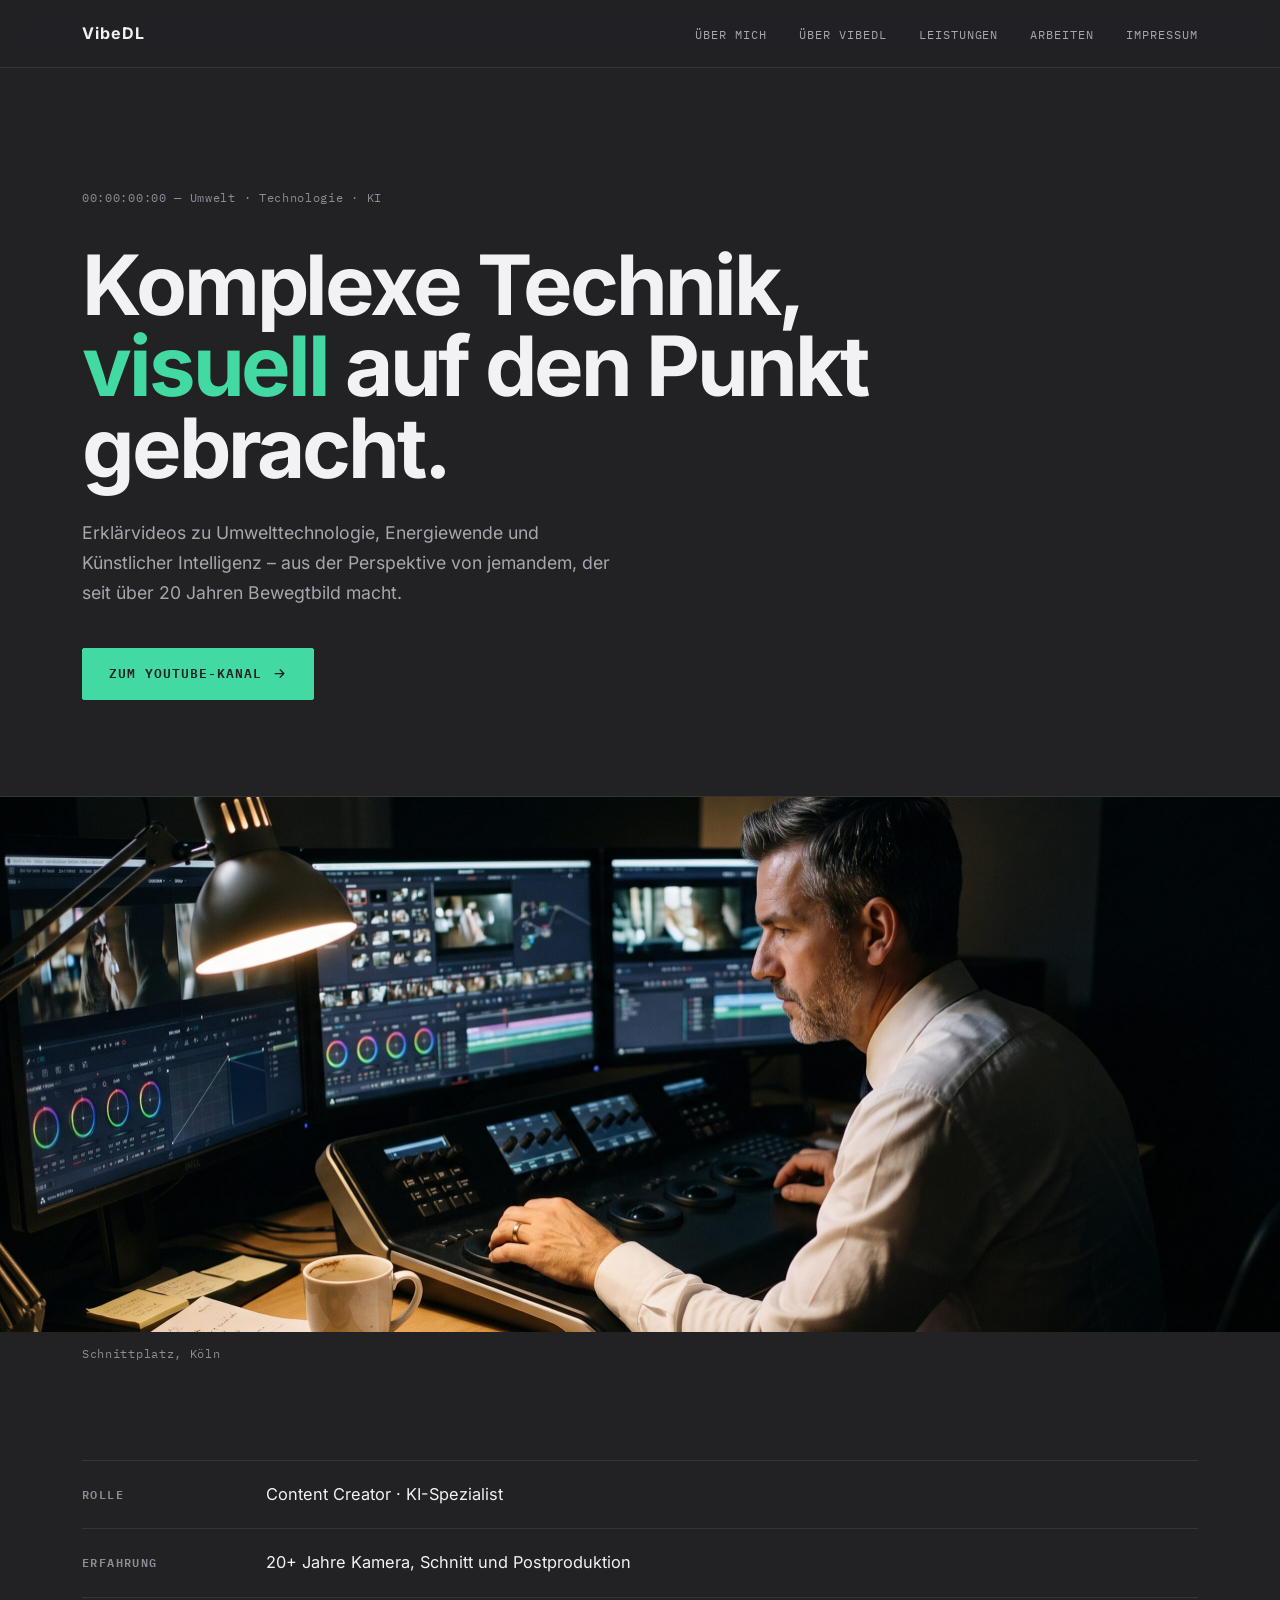
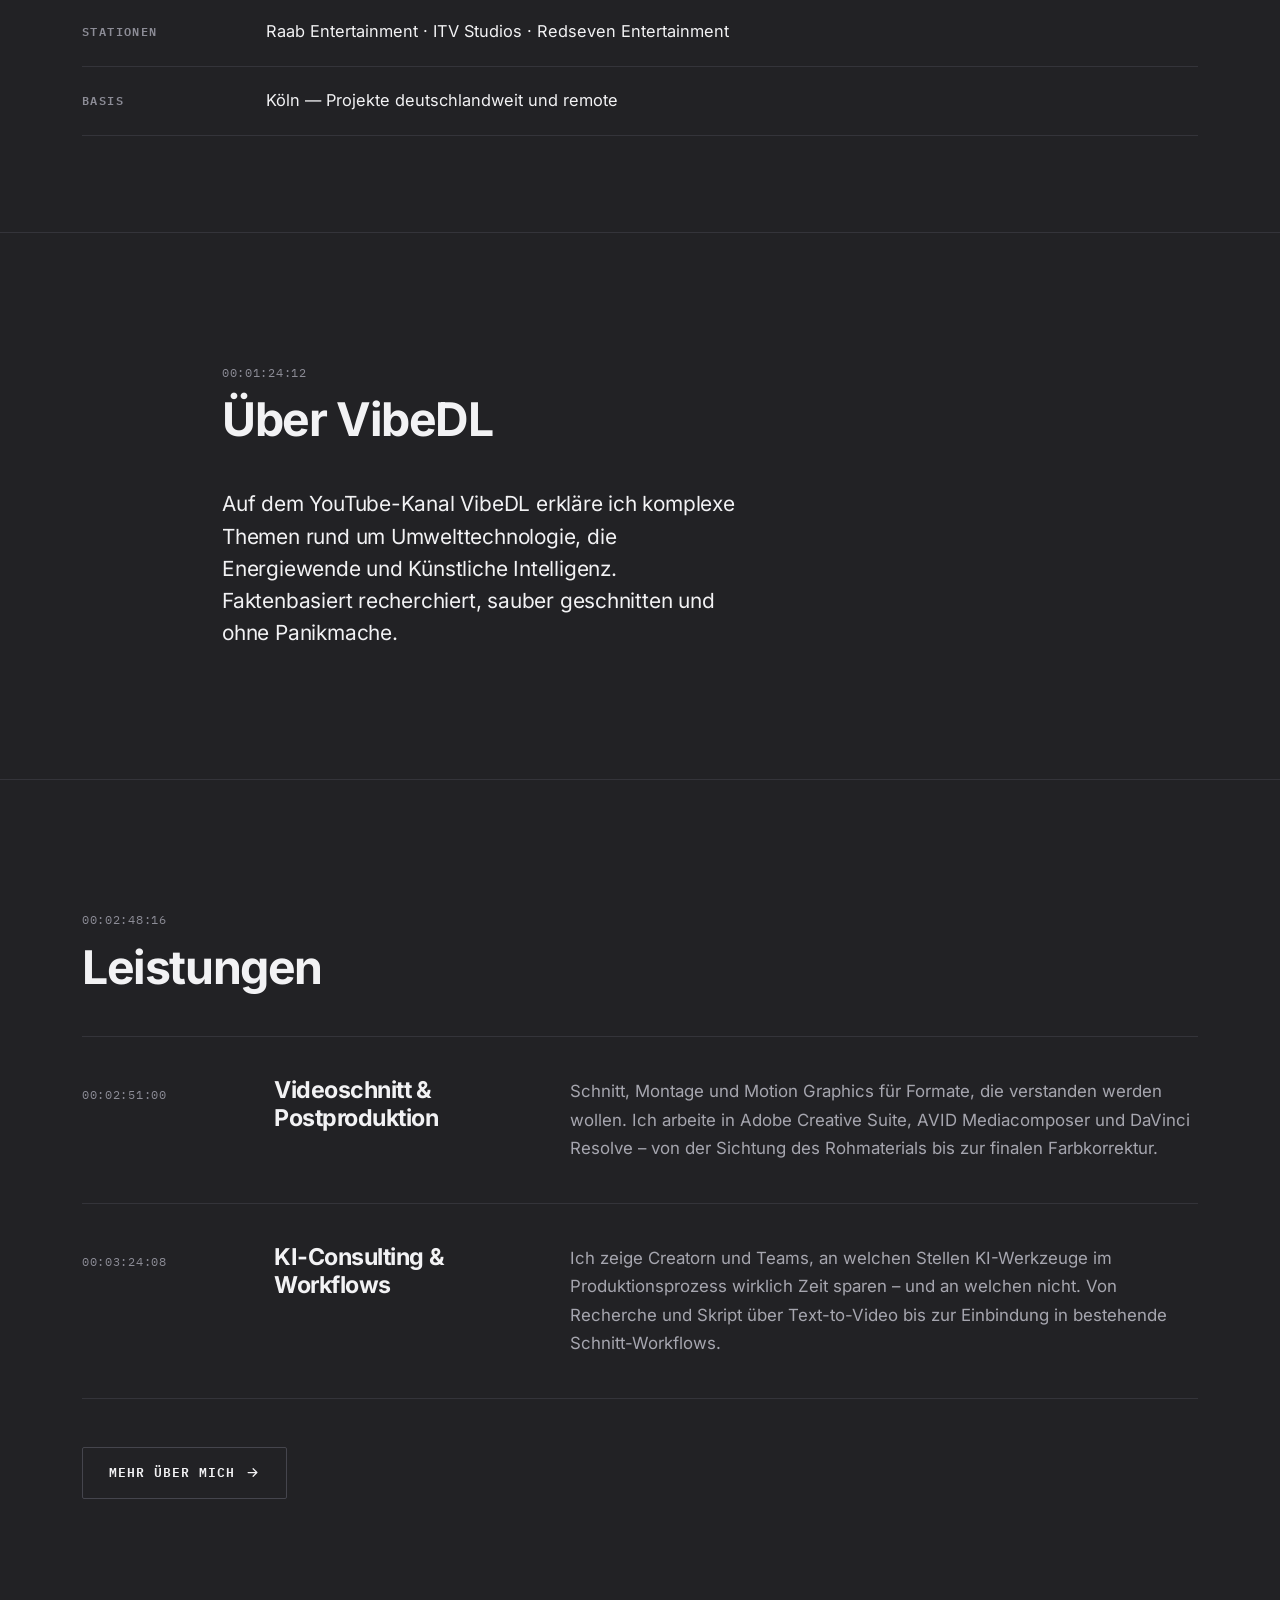
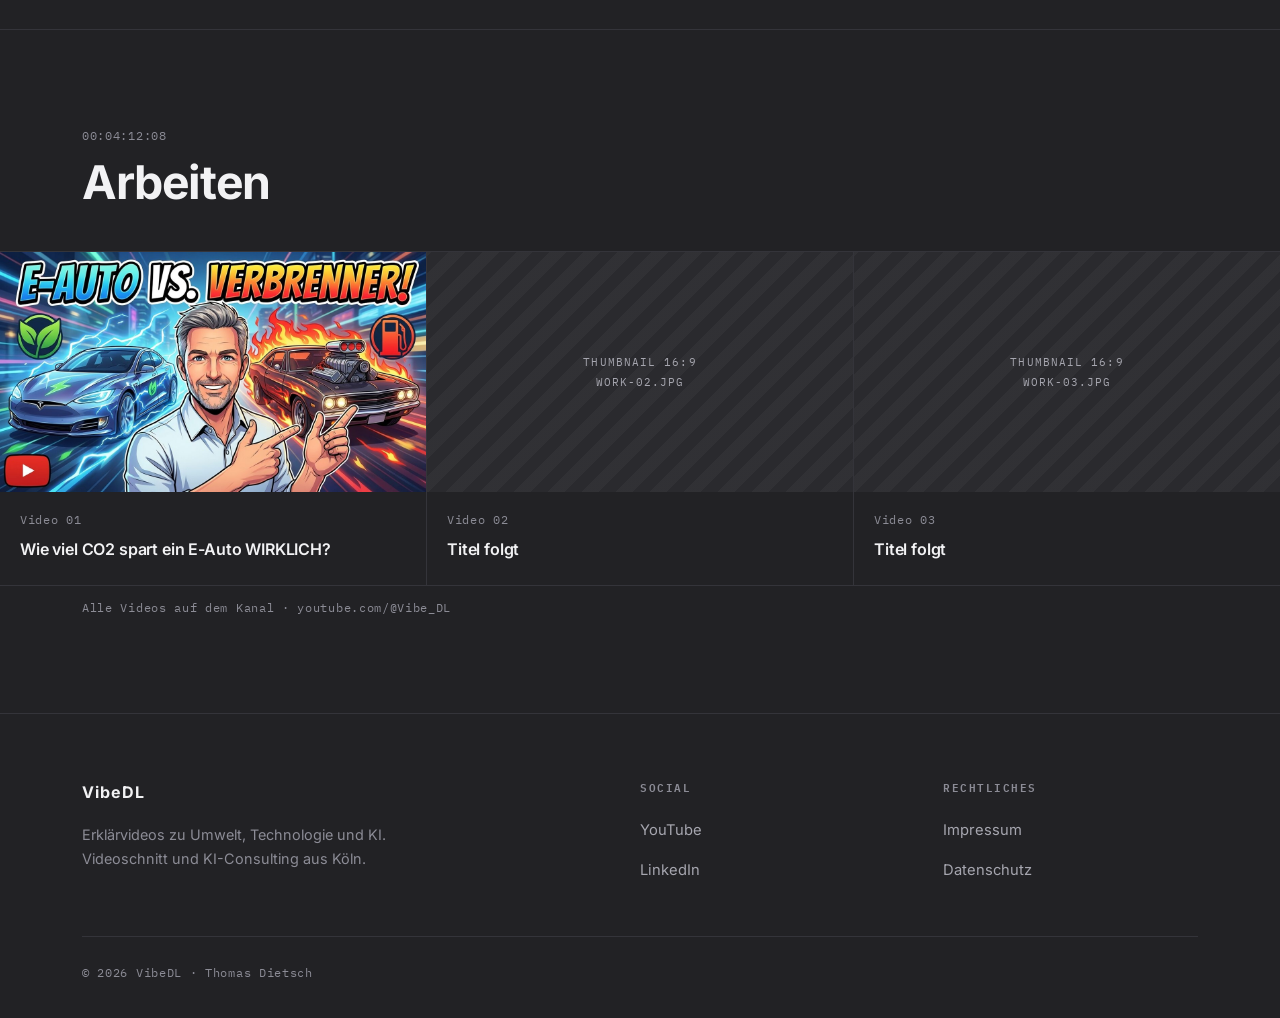
==== index.html @ 814835d3 "Add files via upload" ====
<!doctype html>
<html lang="de">
<head>
  <meta charset="UTF-8">
  <meta name="viewport" content="width=device-width, initial-scale=1.0">
  <title>VibeDL – Komplexe Technik, visuell auf den Punkt gebracht</title>
  <meta name="description" content="VibeDL: YouTube-Erklärvideos zu Umwelt, Technologie und KI. Videoschnitt und KI-Consulting von Thomas Dietsch, Köln.">
  <link rel="stylesheet" href="assets/css/style.css">
  <link rel="icon" type="image/png" href="assets/img/favicon.png">
</head>
<body>

  <header class="site-header">
    <div class="container">
      <a href="index.html" class="logo">
        <span class="logo-text">VibeDL</span>
      </a>

      <input type="checkbox" id="nav-toggle" class="nav-toggle">
      <label for="nav-toggle" class="nav-toggle-label" aria-label="Menü öffnen">☰</label>

      <nav>
        <ul class="nav-links">
          <li><a href="ueber-mich.html">Über mich</a></li>
          <li><a href="index.html#ueber">Über VibeDL</a></li>
          <li><a href="index.html#leistungen">Leistungen</a></li>
          <li><a href="index.html#arbeiten">Arbeiten</a></li>
          <li><a href="impressum.html">Impressum</a></li>
        </ul>
      </nav>
    </div>
  </header>

  <main>
    <section class="hero">
      <div class="container">
        <span class="tc">00:00:00:00 — Umwelt · Technologie · KI</span>
        <h1>Komplexe Technik, <span class="accent">visuell</span> auf den Punkt gebracht.</h1>
        <p class="subheadline">Erklärvideos zu Umwelttechnologie, Energiewende und Künstlicher Intelligenz – aus der Perspektive von jemandem, der seit über 20 Jahren Bewegtbild macht.</p>
        <a href="https://www.youtube.com/@Vibe_DL" class="btn-primary" target="_blank" rel="noopener">
          Zum YouTube-Kanal
          <svg width="15" height="15" viewBox="0 0 24 24" fill="none" stroke="currentColor" stroke-width="2" stroke-linecap="round" stroke-linejoin="round"><path d="M5 12h14M13 6l6 6-6 6"/></svg>
        </a>
      </div>
    </section>

    <div class="bleed">
      <div class="still">
        <img src="assets/img/still-hero.jpg" alt="Schnittplatz mit Farbkorrektur-Monitoren und Control Surface" width="2560" height="1071">
      </div>
      <p class="caption">Schnittplatz, Köln</p>
    </div>

    <section class="sec-pad-m">
      <div class="container">
        <dl class="meta-list">
          <div class="meta-row">
            <dt>Rolle</dt>
            <dd>Content Creator · KI-Spezialist</dd>
          </div>
          <div class="meta-row">
            <dt>Erfahrung</dt>
            <dd>20+ Jahre Kamera, Schnitt und Postproduktion</dd>
          </div>
          <div class="meta-row">
            <dt>Stationen</dt>
            <dd>Raab Entertainment · ITV Studios · Redseven Entertainment</dd>
          </div>
          <div class="meta-row">
            <dt>Basis</dt>
            <dd>Köln — Projekte deutschlandweit und remote</dd>
          </div>
        </dl>
      </div>
    </section>

    <section class="sec-pad-l" id="ueber">
      <div class="container container--narrow">
        <div class="section-head">
          <span class="tc">00:01:24:12</span>
          <h2 class="section-title">Über VibeDL</h2>
        </div>
        <p class="lead">Auf dem YouTube-Kanal VibeDL erkläre ich komplexe Themen rund um Umwelttechnologie, die Energiewende und Künstliche Intelligenz. Faktenbasiert recherchiert, sauber geschnitten und ohne Panikmache.</p>
      </div>
    </section>

    <section class="sec-pad-l" id="leistungen">
      <div class="container">
        <div class="section-head">
          <span class="tc">00:02:48:16</span>
          <h2 class="section-title">Leistungen</h2>
        </div>

        <div class="service-list">
          <div class="service-item">
            <span class="tc">00:02:51:00</span>
            <h3>Videoschnitt &amp; Postproduktion</h3>
            <p>Schnitt, Montage und Motion Graphics für Formate, die verstanden werden wollen. Ich arbeite in Adobe Creative Suite, AVID Mediacomposer und DaVinci Resolve – von der Sichtung des Rohmaterials bis zur finalen Farbkorrektur.</p>
          </div>
          <div class="service-item">
            <span class="tc">00:03:24:08</span>
            <h3>KI-Consulting &amp; Workflows</h3>
            <p>Ich zeige Creatorn und Teams, an welchen Stellen KI-Werkzeuge im Produktionsprozess wirklich Zeit sparen – und an welchen nicht. Von Recherche und Skript über Text-to-Video bis zur Einbindung in bestehende Schnitt-Workflows.</p>
          </div>
        </div>

        <div class="section-cta">
          <a href="ueber-mich.html" class="btn-secondary">
            Mehr über mich
            <svg width="15" height="15" viewBox="0 0 24 24" fill="none" stroke="currentColor" stroke-width="2" stroke-linecap="round" stroke-linejoin="round"><path d="M5 12h14M13 6l6 6-6 6"/></svg>
          </a>
        </div>
      </div>
    </section>

    <section class="sec-pad-m" id="arbeiten">
      <div class="container">
        <div class="section-head">
          <span class="tc">00:04:12:08</span>
          <h2 class="section-title">Arbeiten</h2>
        </div>
      </div>

      <div class="work-grid">
        <a href="https://youtu.be/UxCUo1F-tME" class="work-item" target="_blank" rel="noopener">
          <div class="work-thumb">
            <img src="assets/img/work-01.jpg" alt="" width="1280" height="714" loading="lazy">
          </div>
          <div class="work-meta">
            <span class="tc">Video 01</span>
            <h3>Wie viel CO2 spart ein E-Auto WIRKLICH?</h3>
          </div>
        </a>
        <a href="https://www.youtube.com/@Vibe_DL" class="work-item" target="_blank" rel="noopener">
          <div class="work-thumb">
            <span class="ph-label">Thumbnail 16:9<br>work-02.jpg</span>
          </div>
          <div class="work-meta">
            <span class="tc">Video 02</span>
            <h3>Titel folgt</h3>
          </div>
        </a>
        <a href="https://www.youtube.com/@Vibe_DL" class="work-item" target="_blank" rel="noopener">
          <div class="work-thumb">
            <span class="ph-label">Thumbnail 16:9<br>work-03.jpg</span>
          </div>
          <div class="work-meta">
            <span class="tc">Video 03</span>
            <h3>Titel folgt</h3>
          </div>
        </a>
      </div>

      <div class="container">
        <p class="caption caption--inline">Alle Videos auf dem Kanal · youtube.com/@Vibe_DL</p>
      </div>
    </section>
  </main>

  <footer class="site-footer">
    <div class="container">
      <div class="footer-top">
        <div class="footer-brand">
          <a href="index.html" class="logo">
            <span class="logo-text">VibeDL</span>
          </a>
          <p>Erklärvideos zu Umwelt, Technologie und KI. Videoschnitt und KI-Consulting aus Köln.</p>
        </div>
        <div class="footer-col">
          <h4>Social</h4>
          <ul class="social-links">
            <li><a href="https://www.youtube.com/@Vibe_DL" target="_blank" rel="noopener">YouTube</a></li>
            <li><a href="https://www.linkedin.com/in/thomas-dietsch-35041698/" target="_blank" rel="noopener">LinkedIn</a></li>
          </ul>
        </div>
        <div class="footer-col">
          <h4>Rechtliches</h4>
          <ul class="legal-links">
            <li><a href="impressum.html">Impressum</a></li>
            <li><a href="datenschutz.html">Datenschutz</a></li>
          </ul>
        </div>
      </div>
      <div class="footer-bottom">
        © 2026 VibeDL · Thomas Dietsch
      </div>
    </div>
  </footer>

</body>
</html>
---- assets/css/style.css ----
/* ---------- Schriften (lokal gehostet, DSGVO-konform) ----------
   Inter – SIL Open Font License 1.1 (assets/fonts/OFL.txt)
   IBM Plex Mono – SIL Open Font License 1.1 (assets/fonts/OFL-PlexMono.txt)

   Rollenverteilung: Inter trägt Headlines und Fließtext,
   Plex Mono trägt Timecodes, Labels und technische Angaben. */
@font-face {
  font-family: "Inter";
  font-style: normal;
  font-weight: 400 800;
  font-display: swap;
  src: url("../fonts/inter-latin-ext.woff2") format("woff2");
  unicode-range: U+0100-02BA, U+02BD-02C5, U+02C7-02CC, U+02CE-02D7, U+02DD-02FF, U+0304, U+0308, U+0329, U+1D00-1DBF, U+1E00-1E9F, U+1EF2-1EFF, U+2020, U+20A0-20AB, U+20AD-20C0, U+2113, U+2C60-2C7F, U+A720-A7FF;
}

@font-face {
  font-family: "Inter";
  font-style: normal;
  font-weight: 400 800;
  font-display: swap;
  src: url("../fonts/inter-latin.woff2") format("woff2");
  unicode-range: U+0000-00FF, U+0131, U+0152-0153, U+02BB-02BC, U+02C6, U+02DA, U+02DC, U+0304, U+0308, U+0329, U+2000-206F, U+20AC, U+2122, U+2191, U+2193, U+2212, U+2215, U+FEFF, U+FFFD;
}

@font-face {
  font-family: "IBM Plex Mono";
  font-style: normal;
  font-weight: 400;
  font-display: swap;
  src: url("../fonts/plex-mono-400.woff2") format("woff2");
}

@font-face {
  font-family: "IBM Plex Mono";
  font-style: normal;
  font-weight: 600;
  font-display: swap;
  src: url("../fonts/plex-mono-600.woff2") format("woff2");
}

:root {
  /* Neutrales Schnittraum-Grau, an der DaVinci-Resolve-Oberfläche orientiert */
  --bg: #222225;
  --bg-lift: #2a2a2e;
  --line: #45454d;
  --line-soft: #34343a;
  --text: #f2f2f4;
  --text-muted: #a6a6af;
  --text-faint: #8c8c96;
  --accent: #43d9a3;
  --font-mono: "IBM Plex Mono", ui-monospace, "SFMono-Regular", Consolas, monospace;
  --radius: 2px;
  --max-width: 1180px;
  --gutter: 32px;
  --header-height: 68px;
  /* Harter Schnitt statt Überblendung */
  --cut: 0.1s linear;
}

* {
  box-sizing: border-box;
}

html {
  scroll-behavior: smooth;
  /* Absicherung gegen horizontalen Überlauf.
     "clip" statt "hidden", weil hidden einen Scroll-Container erzeugt
     und damit den sticky Header brechen kann. */
  overflow-x: clip;
}

body {
  margin: 0;
  background: var(--bg);
  color: var(--text);
  font-family: "Inter", -apple-system, BlinkMacSystemFont, "Segoe UI", sans-serif;
  font-size: 1.05rem;
  line-height: 1.7;
  -webkit-font-smoothing: antialiased;
  text-rendering: optimizeLegibility;
}

img {
  max-width: 100%;
  display: block;
}

a {
  color: inherit;
  text-decoration: none;
}

ul {
  list-style: none;
}

::selection {
  background: var(--accent);
  color: var(--bg);
}

.container {
  max-width: var(--max-width);
  margin: 0 auto;
  padding: 0 var(--gutter);
}

/* Schmalere Spur für Lesetext – bricht die Gleichbreite auf */
.container--narrow {
  max-width: 900px;
}

/* ---------- Timecode ---------- */
.tc {
  display: block;
  font-family: var(--font-mono);
  font-size: 0.72rem;
  font-weight: 400;
  letter-spacing: 0.06em;
  color: var(--text-faint);
  font-variant-numeric: tabular-nums;
}

/* ---------- Header ---------- */
.site-header {
  position: sticky;
  top: 0;
  z-index: 100;
  height: var(--header-height);
  display: flex;
  align-items: center;
  background: rgba(34, 34, 37, 0.92);
  backdrop-filter: blur(12px);
  border-bottom: 1px solid var(--line-soft);
}

.site-header .container {
  display: flex;
  align-items: center;
  justify-content: space-between;
  width: 100%;
}

.logo {
  display: inline-flex;
  align-items: center;
  font-size: 1rem;
  font-weight: 700;
  letter-spacing: 0.06em;
  color: var(--text);
}

.nav-links {
  display: flex;
  gap: 32px;
  margin: 0;
  padding: 0;
}

.nav-links a {
  font-family: var(--font-mono);
  font-size: 0.76rem;
  font-weight: 400;
  letter-spacing: 0.08em;
  text-transform: uppercase;
  color: var(--text-muted);
  transition: color var(--cut);
}

.nav-links a:hover,
.nav-links a:focus-visible {
  color: var(--text);
}

.nav-links a.active {
  color: var(--accent);
}

.nav-toggle {
  display: none;
}

.nav-toggle-label {
  display: none;
  cursor: pointer;
}

/* ---------- Buttons ---------- */
.btn-primary,
.btn-secondary {
  display: inline-flex;
  align-items: center;
  gap: 10px;
  padding: 14px 26px;
  border-radius: var(--radius);
  font-family: var(--font-mono);
  font-size: 0.8rem;
  font-weight: 600;
  letter-spacing: 0.08em;
  text-transform: uppercase;
  transition: background-color var(--cut), color var(--cut), border-color var(--cut);
}

.btn-primary {
  color: var(--bg);
  background: var(--accent);
  border: 1px solid var(--accent);
}

.btn-primary:hover,
.btn-primary:focus-visible {
  background: transparent;
  color: var(--accent);
}

.btn-secondary {
  color: var(--text);
  background: transparent;
  border: 1px solid var(--line);
}

.btn-secondary:hover,
.btn-secondary:focus-visible {
  border-color: var(--text);
}

/* ---------- Sektionen: harte Schnitte, variabler Rhythmus ----------
   Trennlinien laufen über die volle Fensterbreite, nicht nur im Container. */
section {
  border-bottom: 1px solid var(--line-soft);
}

section:last-of-type {
  border-bottom: none;
}

.sec-pad-l { padding: 130px 0; }
.sec-pad-m { padding: 96px 0; }
.sec-pad-s { padding: 64px 0; }

.section-head {
  margin-bottom: 44px;
}

.section-head .tc {
  margin-bottom: 12px;
}

.section-title {
  font-size: clamp(1.9rem, 4vw, 2.9rem);
  line-height: 1.08;
  letter-spacing: -0.03em;
  font-weight: 700;
  margin: 0;
}

/* ---------- Hero ---------- */
.hero {
  padding: 120px 0 96px;
}

.hero > .container > .tc {
  margin-bottom: 36px;
}

.hero h1 {
  font-size: clamp(2.6rem, 6.6vw, 5.2rem);
  line-height: 0.98;
  letter-spacing: -0.038em;
  font-weight: 700;
  margin: 0 0 30px;
  max-width: 16ch;
}

.hero h1 .accent {
  color: var(--accent);
}

.hero .subheadline {
  font-size: 1.1rem;
  color: var(--text-muted);
  max-width: 48ch;
  margin: 0 0 40px;
}

/* ---------- Randabfallende Bildfläche (Cinemascope) ---------- */
.bleed {
  width: 100%;
}

.still {
  position: relative;
  width: 100%;
  aspect-ratio: 2.39 / 1;
  overflow: hidden;
  background: var(--bg-lift);
}

.still img {
  width: 100%;
  height: 100%;
  object-fit: cover;
}

/* Platzhalter, solange kein Bildmaterial vorliegt –
   bewusst gestaltet, nicht "kaputtes Bild" */
.still--placeholder {
  display: flex;
  align-items: center;
  justify-content: center;
  /* oben keine Linie – die Hero-Sektion bringt sie bereits mit */
  border-bottom: 1px solid var(--line-soft);
  background-image:
    repeating-linear-gradient(
      -45deg,
      transparent 0 14px,
      rgba(255, 255, 255, 0.03) 14px 28px
    );
}

.still--placeholder .ph-label {
  font-family: var(--font-mono);
  font-size: 0.74rem;
  letter-spacing: 0.1em;
  /* muted statt faint: auf der helleren Flaeche sonst unter 4,5:1 */
  color: var(--text-muted);
  text-align: center;
  line-height: 2;
  text-transform: uppercase;
}

.still--placeholder .ph-label strong {
  display: block;
  font-weight: 600;
  color: var(--text);
}

.caption {
  font-family: var(--font-mono);
  font-size: 0.72rem;
  letter-spacing: 0.06em;
  color: var(--text-faint);
  padding: 12px var(--gutter) 0;
  max-width: var(--max-width);
  margin: 0 auto;
}

/* innerhalb eines .container – der bringt die Ränder bereits mit */
.caption--inline {
  padding-left: 0;
  padding-right: 0;
}

/* ---------- Metadaten-Block (ersetzt die Statistik-Leiste) ---------- */
.meta-list {
  margin: 0;
  padding: 0;
  border-top: 1px solid var(--line-soft);
}

.meta-row {
  display: grid;
  grid-template-columns: 160px minmax(0, 1fr);
  gap: 24px;
  padding: 20px 0;
  border-bottom: 1px solid var(--line-soft);
}

.meta-row dt {
  font-family: var(--font-mono);
  font-size: 0.72rem;
  font-weight: 600;
  letter-spacing: 0.12em;
  text-transform: uppercase;
  color: var(--text-faint);
  padding-top: 4px;
}

.meta-row dd {
  margin: 0;
  font-size: 1.02rem;
  color: var(--text);
}

/* ---------- Lesetext ---------- */
.lead {
  font-size: 1.3rem;
  line-height: 1.55;
  letter-spacing: -0.01em;
  color: var(--text);
  margin: 0;
  max-width: 40ch;
}

.body-text {
  color: var(--text-muted);
  max-width: 62ch;
  margin: 0;
}

.body-text + .body-text {
  margin-top: 20px;
}

/* ---------- Leistungen / Schwerpunkte ---------- */
.service-list {
  margin: 0;
  padding: 0;
  border-top: 1px solid var(--line-soft);
}

.service-item {
  display: grid;
  grid-template-columns: 160px minmax(0, 24ch) minmax(0, 1fr);
  gap: 32px;
  padding: 40px 0;
  border-bottom: 1px solid var(--line-soft);
  align-items: start;
}

.service-item .tc {
  padding-top: 8px;
}

.service-item h3 {
  font-size: 1.45rem;
  line-height: 1.2;
  letter-spacing: -0.02em;
  font-weight: 700;
  margin: 0;
  color: var(--text);
}

.service-item p {
  margin: 0;
  color: var(--text-muted);
}

.section-cta {
  margin-top: 48px;
}

/* ---------- Arbeiten (Kachelreihe) ---------- */
.work-grid {
  display: grid;
  grid-template-columns: repeat(auto-fit, minmax(260px, 1fr));
  gap: 1px;
  background: var(--line-soft);
  border-top: 1px solid var(--line-soft);
  border-bottom: 1px solid var(--line-soft);
}

.work-item {
  background: var(--bg);
  display: block;
  transition: background-color var(--cut);
}

.work-item:hover,
.work-item:focus-visible {
  background: var(--bg-lift);
}

.work-thumb {
  position: relative;
  aspect-ratio: 16 / 9;
  overflow: hidden;
  background: var(--bg-lift);
  display: flex;
  align-items: center;
  justify-content: center;
  background-image:
    repeating-linear-gradient(
      -45deg,
      transparent 0 12px,
      rgba(255, 255, 255, 0.03) 12px 24px
    );
}

.work-thumb img {
  width: 100%;
  height: 100%;
  object-fit: cover;
}

.work-thumb .ph-label {
  font-family: var(--font-mono);
  font-size: 0.68rem;
  letter-spacing: 0.1em;
  color: var(--text-muted);
  text-transform: uppercase;
  text-align: center;
  line-height: 1.9;
}

.work-meta {
  padding: 18px 20px 22px;
}

.work-meta .tc {
  margin-bottom: 6px;
}

.work-meta h3 {
  font-size: 1rem;
  font-weight: 600;
  letter-spacing: -0.01em;
  margin: 0;
  color: var(--text);
}

/* ---------- Über mich ---------- */
.profile-hero {
  padding: 96px 0 80px;
}

.profile-hero .container {
  display: grid;
  grid-template-columns: minmax(0, 1fr) minmax(0, 480px);
  gap: 64px;
  align-items: center;
}

.profile-photo {
  width: 100%;
  height: auto;
  /* 16:9 – entspricht dem Bildformat, dadurch kein Beschnitt am Kopf */
  aspect-ratio: 16 / 9;
  object-fit: cover;
  border-radius: var(--radius);
}

.profile-figure {
  margin: 0;
}

.profile-figure figcaption {
  font-family: var(--font-mono);
  font-size: 0.7rem;
  letter-spacing: 0.06em;
  color: var(--text-faint);
  margin-top: 10px;
}

.profile-intro > .tc {
  margin-bottom: 22px;
}

.profile-intro h1 {
  font-size: clamp(2.3rem, 5vw, 3.6rem);
  line-height: 1;
  letter-spacing: -0.035em;
  font-weight: 700;
  margin: 0 0 14px;
}

.profile-name {
  font-family: var(--font-mono);
  font-size: 0.8rem;
  letter-spacing: 0.08em;
  text-transform: uppercase;
  color: var(--text-muted);
  margin: 0 0 26px;
  padding-bottom: 26px;
  border-bottom: 1px solid var(--line-soft);
}

/* ---------- Kontakt ---------- */
.connect-card {
  display: grid;
  grid-template-columns: minmax(0, 1fr) auto;
  gap: 64px;
  align-items: start;
}

.connect-links {
  display: flex;
  flex-direction: column;
  gap: 14px;
  margin: 26px 0 0;
  padding: 0;
}

.connect-links li {
  display: flex;
  align-items: center;
  gap: 12px;
}

.connect-links svg {
  color: var(--text-faint);
  flex-shrink: 0;
}

.connect-links a {
  font-family: var(--font-mono);
  font-size: 0.85rem;
  color: var(--text);
  border-bottom: 1px solid var(--line);
  padding-bottom: 2px;
  transition: color var(--cut), border-color var(--cut);
}

.connect-links a:hover,
.connect-links a:focus-visible {
  color: var(--accent);
  border-color: var(--accent);
}

.connect-qr {
  display: flex;
  flex-direction: column;
  align-items: center;
  gap: 12px;
}

.connect-qr img {
  width: 126px;
  height: 126px;
  background: #ffffff;
  padding: 10px;
  border-radius: var(--radius);
}

.connect-qr span {
  font-family: var(--font-mono);
  font-size: 0.66rem;
  letter-spacing: 0.14em;
  text-transform: uppercase;
  color: var(--text-faint);
}

/* ---------- Footer ---------- */
.site-footer {
  border-top: 1px solid var(--line-soft);
  padding: 64px 0 36px;
}

.footer-top {
  display: grid;
  grid-template-columns: minmax(0, 2fr) 1fr 1fr;
  gap: 48px;
  margin-bottom: 52px;
}

.footer-brand .logo {
  margin-bottom: 16px;
}

.footer-brand p {
  color: var(--text-faint);
  font-size: 0.9rem;
  max-width: 34ch;
  margin: 0;
}

.footer-col h4 {
  font-family: var(--font-mono);
  font-size: 0.68rem;
  font-weight: 600;
  letter-spacing: 0.14em;
  text-transform: uppercase;
  color: var(--text-faint);
  margin: 0 0 18px;
}

.footer-col ul,
.social-links,
.legal-links {
  display: flex;
  flex-direction: column;
  gap: 12px;
  margin: 0;
  padding: 0;
}

.social-links a,
.legal-links a {
  color: var(--text-muted);
  font-size: 0.92rem;
  transition: color var(--cut);
}

.social-links a:hover,
.social-links a:focus-visible,
.legal-links a:hover,
.legal-links a:focus-visible {
  color: var(--text);
}

.footer-bottom {
  border-top: 1px solid var(--line-soft);
  padding-top: 26px;
  font-family: var(--font-mono);
  font-size: 0.72rem;
  letter-spacing: 0.06em;
  color: var(--text-faint);
}

/* ---------- Rechtsseiten ---------- */
.legal-page {
  padding: 64px 0 104px;
}

.legal-page .container {
  max-width: 720px;
}

.back-link {
  display: inline-flex;
  align-items: center;
  gap: 8px;
  margin-bottom: 44px;
  font-family: var(--font-mono);
  font-size: 0.74rem;
  letter-spacing: 0.08em;
  text-transform: uppercase;
  color: var(--text-muted);
  transition: color var(--cut);
}

.back-link:hover,
.back-link:focus-visible {
  color: var(--text);
}

.legal-page h1 {
  font-size: clamp(2rem, 4vw, 2.7rem);
  line-height: 1.1;
  letter-spacing: -0.03em;
  font-weight: 700;
  margin: 0 0 44px;
  padding-bottom: 26px;
  border-bottom: 1px solid var(--line-soft);
}

.legal-page h2 {
  font-size: 1.12rem;
  font-weight: 700;
  letter-spacing: -0.01em;
  color: var(--text);
  margin: 44px 0 14px;
}

.legal-page p,
.legal-page li {
  color: var(--text-muted);
  font-size: 1rem;
  max-width: 68ch;
}

.legal-page ul {
  padding-left: 20px;
  list-style: disc;
}

.legal-page li {
  margin-bottom: 8px;
}

.legal-page a {
  color: var(--text);
  border-bottom: 1px solid var(--line);
  transition: color var(--cut), border-color var(--cut);
}

.legal-page a:hover,
.legal-page a:focus-visible {
  color: var(--accent);
  border-color: var(--accent);
}

/* ---------- Responsive ---------- */
@media (max-width: 900px) {
  .sec-pad-l { padding: 84px 0; }
  .sec-pad-m { padding: 68px 0; }
  .sec-pad-s { padding: 52px 0; }

  .hero {
    padding: 72px 0 64px;
  }

  .profile-hero .container,
  .connect-card {
    grid-template-columns: 1fr;
    gap: 40px;
  }

  .profile-figure {
    order: -1;
  }

  .service-item {
    grid-template-columns: 1fr;
    gap: 12px;
    padding: 32px 0;
  }

  .meta-row {
    grid-template-columns: 130px minmax(0, 1fr);
    gap: 16px;
  }

  .lead {
    font-size: 1.15rem;
    max-width: 100%;
  }

  .footer-top {
    grid-template-columns: 1fr 1fr;
    gap: 36px;
  }

  .footer-brand {
    grid-column: 1 / -1;
  }
}

@media (max-width: 640px) {
  :root {
    --gutter: 22px;
  }

  .still {
    /* auf dem Handy ist 2.39:1 zu flach */
    aspect-ratio: 16 / 9;
  }

  .meta-row {
    grid-template-columns: 1fr;
    gap: 4px;
  }

  .hero > .container > .tc {
    margin-bottom: 26px;
  }

  .nav-toggle-label {
    display: flex;
    align-items: center;
    justify-content: center;
    width: 40px;
    height: 40px;
    font-size: 1.4rem;
    color: var(--text);
  }

  .nav-links {
    position: absolute;
    top: var(--header-height);
    left: 0;
    right: 0;
    flex-direction: column;
    gap: 0;
    background: var(--bg);
    border-bottom: 1px solid var(--line);
    max-height: 0;
    overflow: hidden;
    transition: max-height 0.25s ease;
  }

  .nav-links li {
    width: 100%;
    border-top: 1px solid var(--line-soft);
  }

  .nav-links a {
    display: block;
    padding: 15px var(--gutter);
  }

  .nav-toggle:checked ~ nav .nav-links {
    max-height: 320px;
  }

  .footer-top {
    grid-template-columns: 1fr;
  }
}
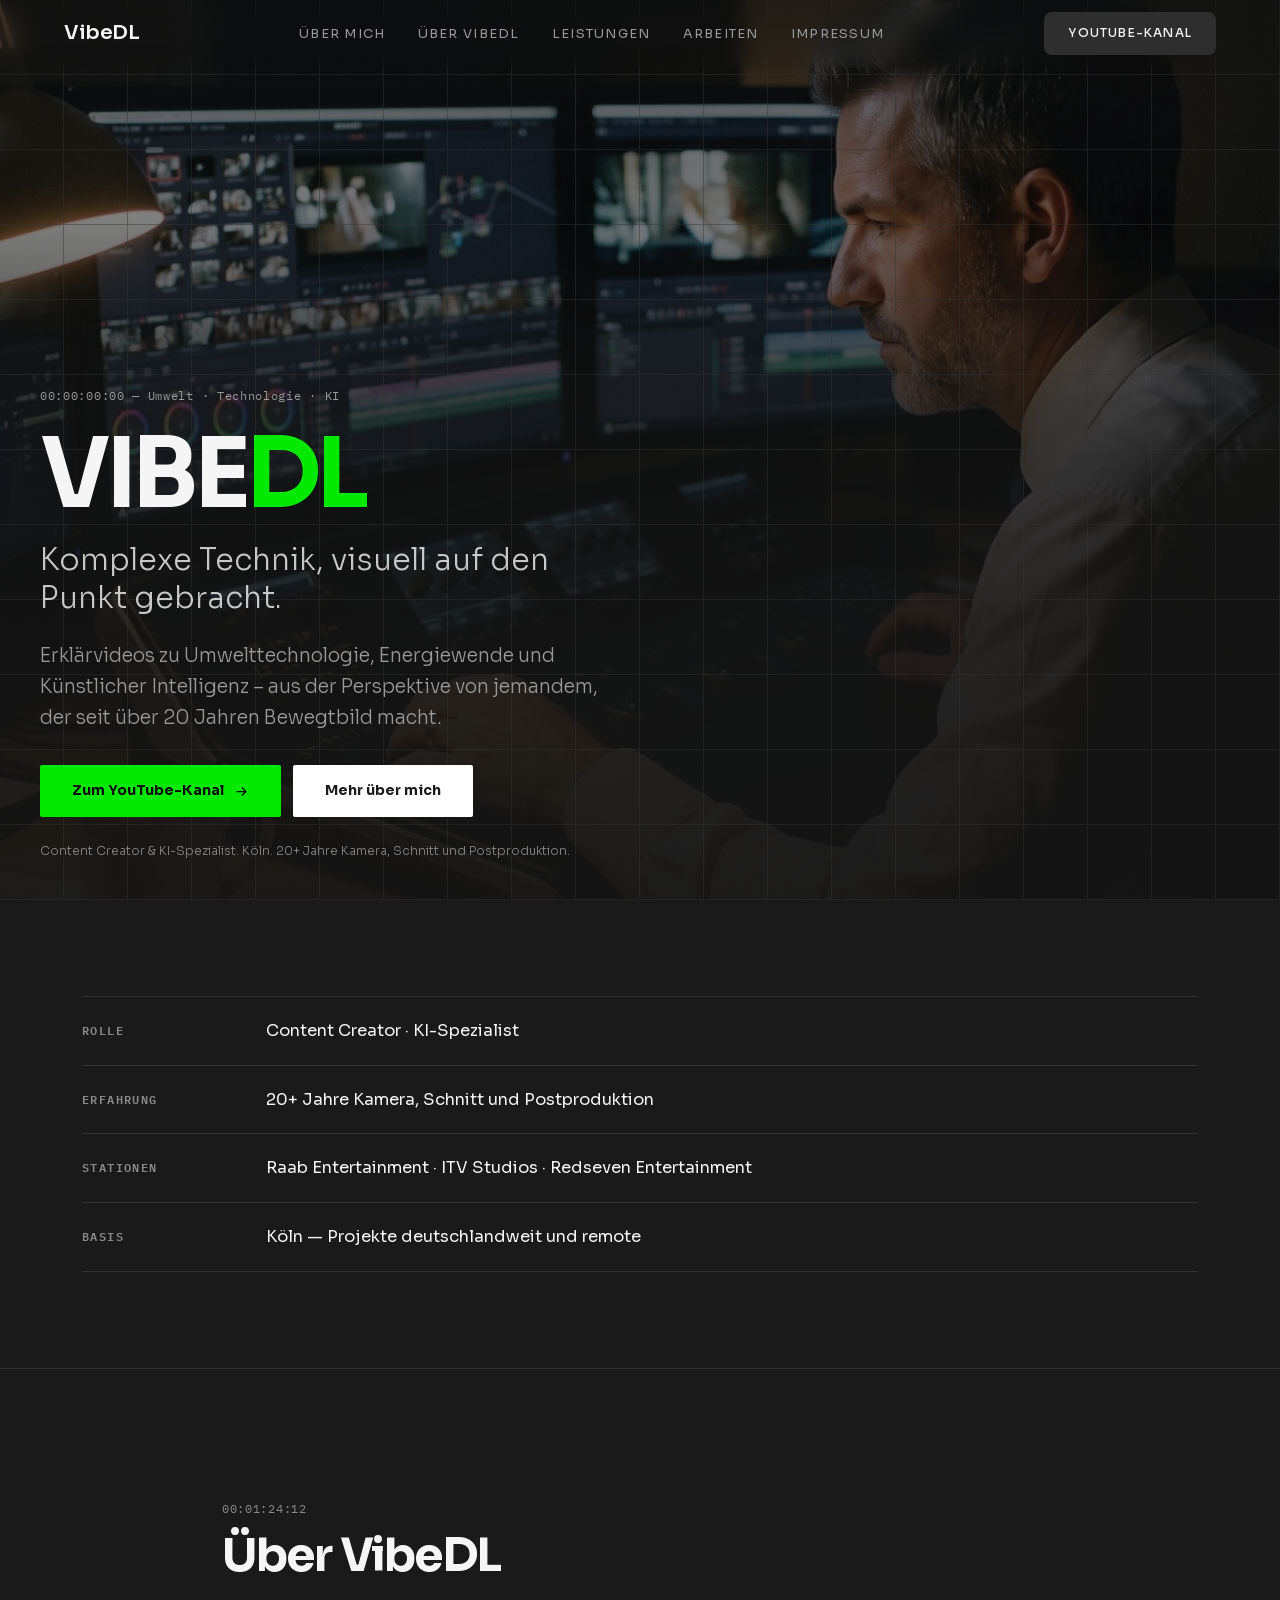
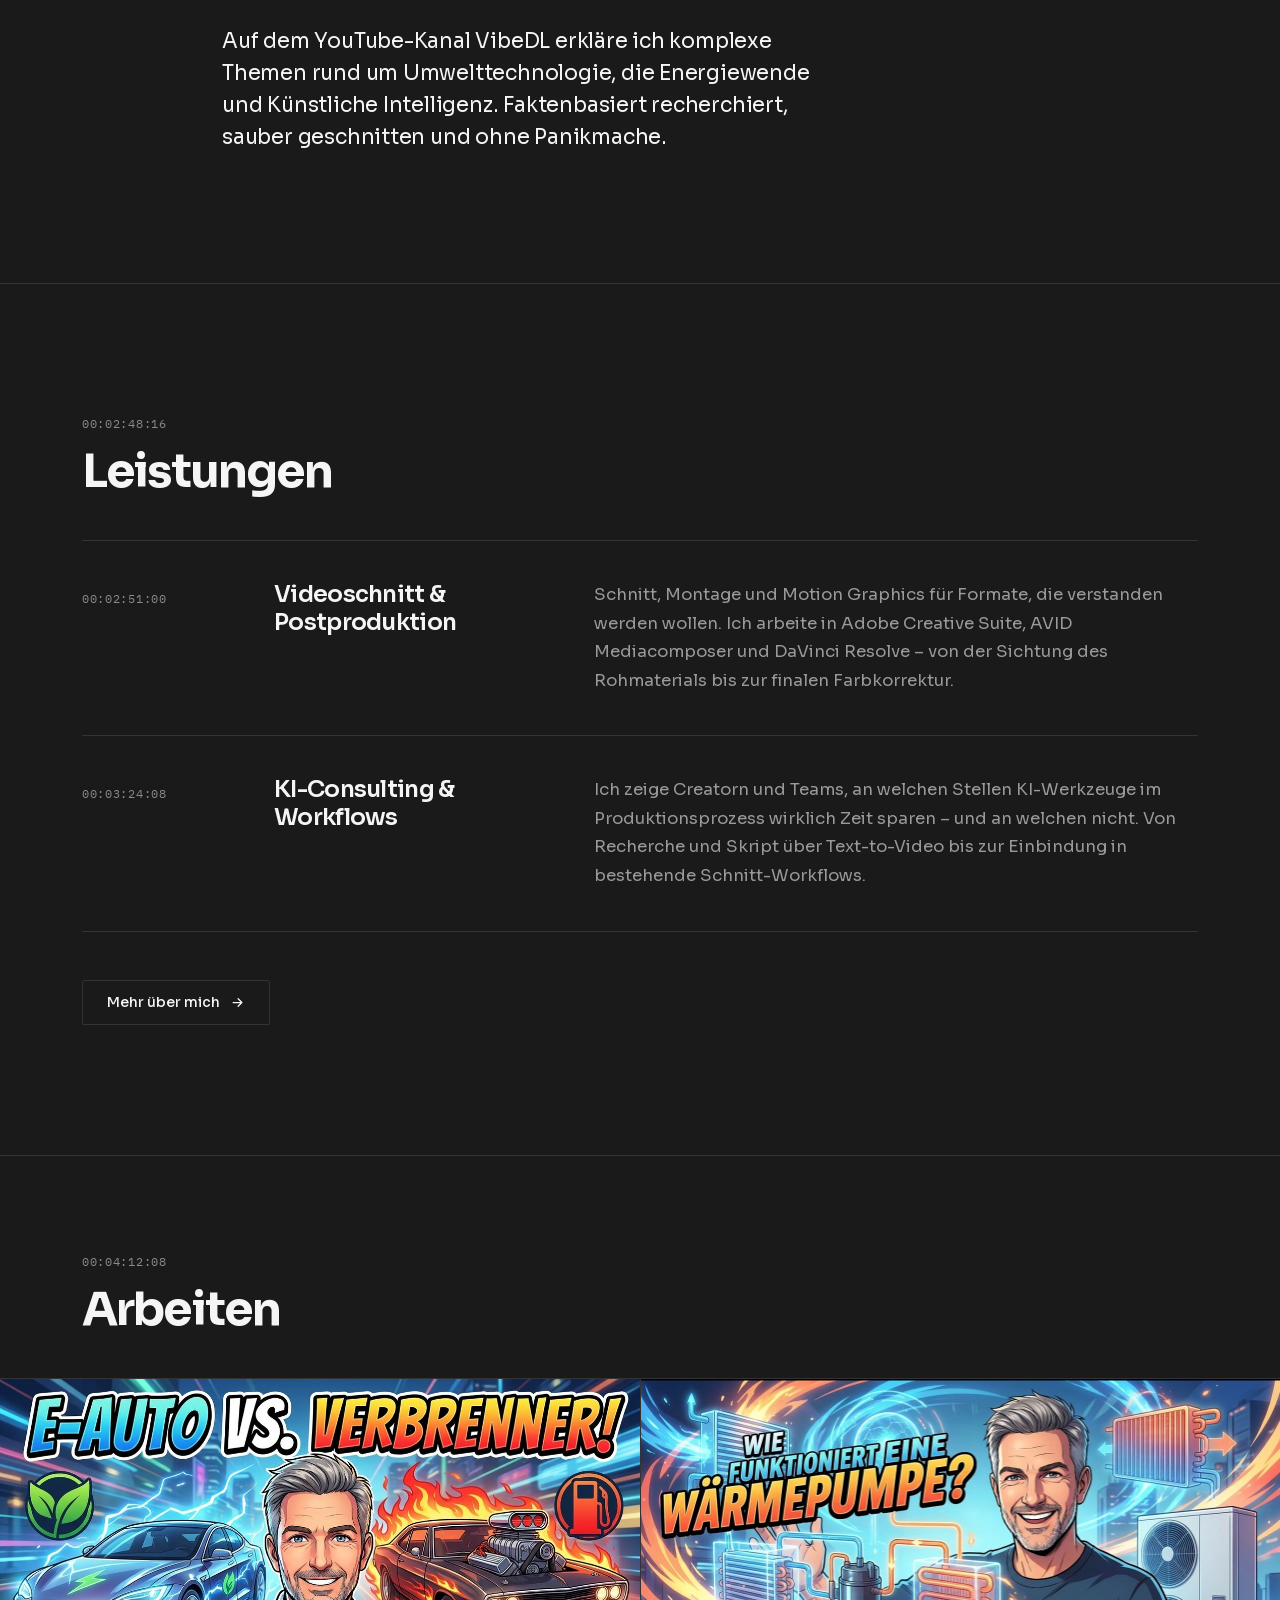
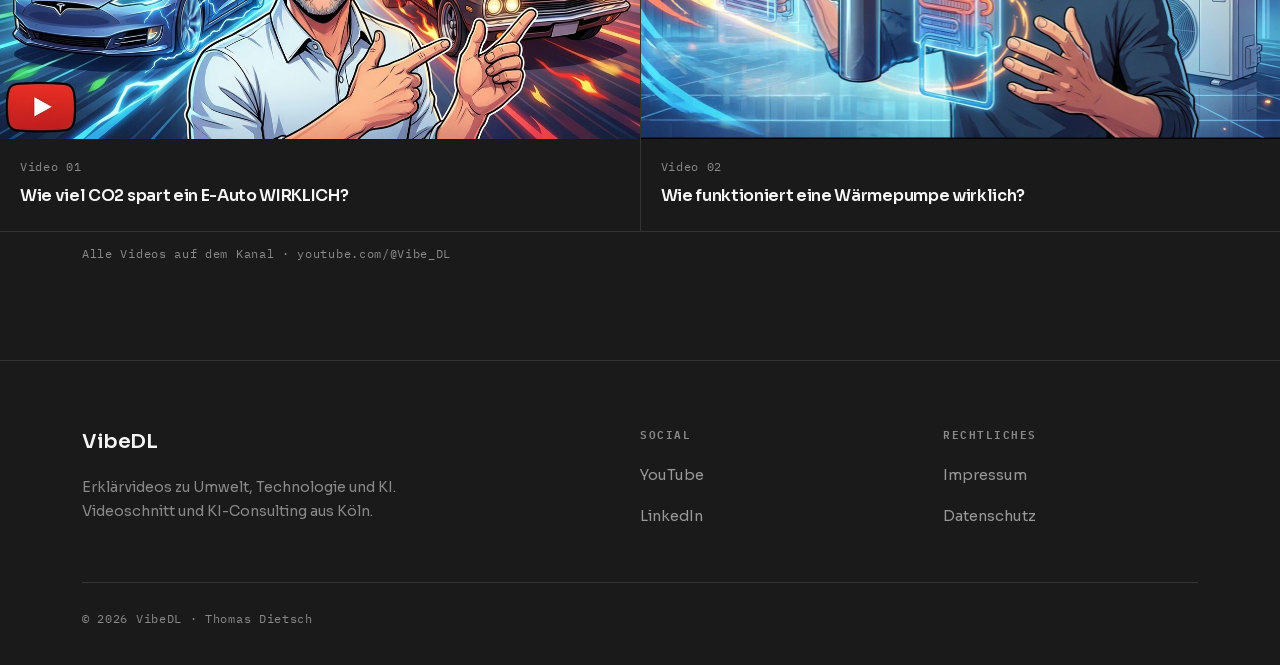
==== commit 7826290c: "Hero-Redesign mit lokaler Sora-Schrift, Kachelraster und zweitem Video - Neues Hero-Layout: Vollbild" ====
--- a/index.html
+++ b/index.html
@@ -7,6 +7,7 @@
   <meta name="description" content="VibeDL: YouTube-Erklärvideos zu Umwelt, Technologie und KI. Videoschnitt und KI-Consulting von Thomas Dietsch, Köln.">
   <link rel="stylesheet" href="assets/css/style.css">
   <link rel="icon" type="image/png" href="assets/img/favicon.png">
+  <link rel="preload" href="assets/fonts/sora-latin.woff2" as="font" type="font/woff2" crossorigin>
 </head>
 <body>
 
@@ -17,7 +18,6 @@
       </a>
 
       <input type="checkbox" id="nav-toggle" class="nav-toggle">
-      <label for="nav-toggle" class="nav-toggle-label" aria-label="Menü öffnen">☰</label>
 
       <nav>
         <ul class="nav-links">
@@ -28,28 +28,59 @@
           <li><a href="impressum.html">Impressum</a></li>
         </ul>
       </nav>
+
+      <label for="nav-toggle" class="nav-toggle-label" aria-label="Menü öffnen">☰</label>
+
+      <a href="https://www.youtube.com/@Vibe_DL" class="nav-cta" target="_blank" rel="noopener">YouTube-Kanal</a>
     </div>
   </header>
 
   <main>
     <section class="hero">
-      <div class="container">
-        <span class="tc">00:00:00:00 — Umwelt · Technologie · KI</span>
-        <h1>Komplexe Technik, <span class="accent">visuell</span> auf den Punkt gebracht.</h1>
-        <p class="subheadline">Erklärvideos zu Umwelttechnologie, Energiewende und Künstlicher Intelligenz – aus der Perspektive von jemandem, der seit über 20 Jahren Bewegtbild macht.</p>
-        <a href="https://www.youtube.com/@Vibe_DL" class="btn-primary" target="_blank" rel="noopener">
-          Zum YouTube-Kanal
-          <svg width="15" height="15" viewBox="0 0 24 24" fill="none" stroke="currentColor" stroke-width="2" stroke-linecap="round" stroke-linejoin="round"><path d="M5 12h14M13 6l6 6-6 6"/></svg>
-        </a>
-      </div>
-    </section>
-
-    <div class="bleed">
-      <div class="still">
-        <img src="assets/img/still-hero.jpg" alt="Schnittplatz mit Farbkorrektur-Monitoren und Control Surface" width="2560" height="1071">
-      </div>
-      <p class="caption">Schnittplatz, Köln</p>
-    </div>
+      <div class="hero-media">
+        <img src="assets/img/still-hero.jpg" alt="Schnittplatz mit Farbkorrektur-Monitoren und Control Surface" width="2560" height="1071" fetchpriority="high">
+      </div>
+      <div class="hero-scrim"></div>
+
+      <!-- Dekoratives Kachelraster, ersetzt die interaktive Spline-3D-Szene aus dem
+           Entwurf (siehe AGENTS.md, Abschnitt "Gestaltungskonzept"). 240 leere Spans,
+           weil jede Zelle einzeln auf :hover reagieren muss – ohne JavaScript geht das
+           nur über einzelne Elemente, nicht über einen gezeichneten Hintergrund. -->
+      <div class="hero-grid" aria-hidden="true">
+        <span></span><span></span><span></span><span></span><span></span><span></span><span></span><span></span><span></span><span></span><span></span><span></span><span></span><span></span><span></span><span></span><span></span><span></span><span></span><span></span>
+        <span></span><span></span><span></span><span></span><span></span><span></span><span></span><span></span><span></span><span></span><span></span><span></span><span></span><span></span><span></span><span></span><span></span><span></span><span></span><span></span>
+        <span></span><span></span><span></span><span></span><span></span><span></span><span></span><span></span><span></span><span></span><span></span><span></span><span></span><span></span><span></span><span></span><span></span><span></span><span></span><span></span>
+        <span></span><span></span><span></span><span></span><span></span><span></span><span></span><span></span><span></span><span></span><span></span><span></span><span></span><span></span><span></span><span></span><span></span><span></span><span></span><span></span>
+        <span></span><span></span><span></span><span></span><span></span><span></span><span></span><span></span><span></span><span></span><span></span><span></span><span></span><span></span><span></span><span></span><span></span><span></span><span></span><span></span>
+        <span></span><span></span><span></span><span></span><span></span><span></span><span></span><span></span><span></span><span></span><span></span><span></span><span></span><span></span><span></span><span></span><span></span><span></span><span></span><span></span>
+        <span></span><span></span><span></span><span></span><span></span><span></span><span></span><span></span><span></span><span></span><span></span><span></span><span></span><span></span><span></span><span></span><span></span><span></span><span></span><span></span>
+        <span></span><span></span><span></span><span></span><span></span><span></span><span></span><span></span><span></span><span></span><span></span><span></span><span></span><span></span><span></span><span></span><span></span><span></span><span></span><span></span>
+        <span></span><span></span><span></span><span></span><span></span><span></span><span></span><span></span><span></span><span></span><span></span><span></span><span></span><span></span><span></span><span></span><span></span><span></span><span></span><span></span>
+        <span></span><span></span><span></span><span></span><span></span><span></span><span></span><span></span><span></span><span></span><span></span><span></span><span></span><span></span><span></span><span></span><span></span><span></span><span></span><span></span>
+        <span></span><span></span><span></span><span></span><span></span><span></span><span></span><span></span><span></span><span></span><span></span><span></span><span></span><span></span><span></span><span></span><span></span><span></span><span></span><span></span>
+        <span></span><span></span><span></span><span></span><span></span><span></span><span></span><span></span><span></span><span></span><span></span><span></span><span></span><span></span><span></span><span></span><span></span><span></span><span></span><span></span>
+      </div>
+
+      <div class="hero-content">
+        <span class="tc animate-fade-up" style="animation-delay: 0.1s">00:00:00:00 — Umwelt · Technologie · KI</span>
+
+        <h1 class="animate-fade-up" style="animation-delay: 0.2s">Vibe<span class="accent">DL</span></h1>
+
+        <p class="subheadline animate-fade-up" style="animation-delay: 0.4s">Komplexe Technik, visuell auf den Punkt gebracht.</p>
+
+        <p class="hero-description animate-fade-up" style="animation-delay: 0.55s">Erklärvideos zu Umwelttechnologie, Energiewende und Künstlicher Intelligenz – aus der Perspektive von jemandem, der seit über 20 Jahren Bewegtbild macht.</p>
+
+        <div class="hero-actions animate-fade-up" style="animation-delay: 0.7s">
+          <a href="https://www.youtube.com/@Vibe_DL" class="btn-primary" target="_blank" rel="noopener">
+            Zum YouTube-Kanal
+            <svg width="15" height="15" viewBox="0 0 24 24" fill="none" stroke="currentColor" stroke-width="2" stroke-linecap="round" stroke-linejoin="round" aria-hidden="true"><path d="M5 12h14M13 6l6 6-6 6"/></svg>
+          </a>
+          <a href="ueber-mich.html" class="btn-secondary">Mehr über mich</a>
+        </div>
+
+        <p class="hero-trust animate-fade-up" style="animation-delay: 0.85s">Content Creator &amp; KI-Spezialist. Köln. 20+ Jahre Kamera, Schnitt und Postproduktion.</p>
+      </div>
+    </section>
 
     <section class="sec-pad-m">
       <div class="container">
@@ -105,9 +136,9 @@
         </div>
 
         <div class="section-cta">
-          <a href="ueber-mich.html" class="btn-secondary">
+          <a href="ueber-mich.html" class="btn-outline">
             Mehr über mich
-            <svg width="15" height="15" viewBox="0 0 24 24" fill="none" stroke="currentColor" stroke-width="2" stroke-linecap="round" stroke-linejoin="round"><path d="M5 12h14M13 6l6 6-6 6"/></svg>
+            <svg width="15" height="15" viewBox="0 0 24 24" fill="none" stroke="currentColor" stroke-width="2" stroke-linecap="round" stroke-linejoin="round" aria-hidden="true"><path d="M5 12h14M13 6l6 6-6 6"/></svg>
           </a>
         </div>
       </div>
@@ -131,22 +162,13 @@
             <h3>Wie viel CO2 spart ein E-Auto WIRKLICH?</h3>
           </div>
         </a>
-        <a href="https://www.youtube.com/@Vibe_DL" class="work-item" target="_blank" rel="noopener">
+        <a href="https://youtu.be/Cd4XWsmiyL4" class="work-item" target="_blank" rel="noopener">
           <div class="work-thumb">
-            <span class="ph-label">Thumbnail 16:9<br>work-02.jpg</span>
+            <img src="assets/img/work-02.jpg" alt="" width="1280" height="720" loading="lazy">
           </div>
           <div class="work-meta">
             <span class="tc">Video 02</span>
-            <h3>Titel folgt</h3>
-          </div>
-        </a>
-        <a href="https://www.youtube.com/@Vibe_DL" class="work-item" target="_blank" rel="noopener">
-          <div class="work-thumb">
-            <span class="ph-label">Thumbnail 16:9<br>work-03.jpg</span>
-          </div>
-          <div class="work-meta">
-            <span class="tc">Video 03</span>
-            <h3>Titel folgt</h3>
+            <h3>Wie funktioniert eine Wärmepumpe wirklich?</h3>
           </div>
         </a>
       </div>
--- a/assets/css/style.css
+++ b/assets/css/style.css
@@ -1,24 +1,29 @@
 /* ---------- Schriften (lokal gehostet, DSGVO-konform) ----------
-   Inter – SIL Open Font License 1.1 (assets/fonts/OFL.txt)
+   Sora – SIL Open Font License 1.1 (assets/fonts/OFL-Sora.txt)
    IBM Plex Mono – SIL Open Font License 1.1 (assets/fonts/OFL-PlexMono.txt)
 
-   Rollenverteilung: Inter trägt Headlines und Fließtext,
-   Plex Mono trägt Timecodes, Labels und technische Angaben. */
+   Sora liegt als Variable Font vor: eine Datei deckt 300–700 ab.
+   Rollenverteilung: Sora trägt Headlines, Fließtext und Navigation,
+   Plex Mono trägt Timecodes und technische Labels (tabellarische Ziffern).
+
+   WICHTIG: Nicht auf die Google-Fonts-CDN umstellen. Die dynamische
+   Einbindung überträgt die Besucher-IP in die USA; Abschnitt 5 der
+   Datenschutzerklärung sichert die lokale Auslieferung ausdrücklich zu. */
 @font-face {
-  font-family: "Inter";
+  font-family: "Sora";
   font-style: normal;
-  font-weight: 400 800;
+  font-weight: 300 700;
   font-display: swap;
-  src: url("../fonts/inter-latin-ext.woff2") format("woff2");
+  src: url("../fonts/sora-latin-ext.woff2") format("woff2");
   unicode-range: U+0100-02BA, U+02BD-02C5, U+02C7-02CC, U+02CE-02D7, U+02DD-02FF, U+0304, U+0308, U+0329, U+1D00-1DBF, U+1E00-1E9F, U+1EF2-1EFF, U+2020, U+20A0-20AB, U+20AD-20C0, U+2113, U+2C60-2C7F, U+A720-A7FF;
 }
 
 @font-face {
-  font-family: "Inter";
+  font-family: "Sora";
   font-style: normal;
-  font-weight: 400 800;
+  font-weight: 300 700;
   font-display: swap;
-  src: url("../fonts/inter-latin.woff2") format("woff2");
+  src: url("../fonts/sora-latin.woff2") format("woff2");
   unicode-range: U+0000-00FF, U+0131, U+0152-0153, U+02BB-02BC, U+02C6, U+02DA, U+02DC, U+0304, U+0308, U+0329, U+2000-206F, U+20AC, U+2122, U+2191, U+2193, U+2212, U+2215, U+FEFF, U+FFFD;
 }
 
@@ -38,23 +43,50 @@
   src: url("../fonts/plex-mono-600.woff2") format("woff2");
 }
 
+/* ---------- Farbtokens ----------
+   Als HSL-Tripel notiert und per hsl(var(--token)) verwendet.
+   Nur Dark Mode, kein Light Mode.
+
+   Kontrast (WCAG AA, kleiner Text braucht 4,5:1):
+     foreground      auf hero-bg = 17,6:1
+     muted-foreground auf hero-bg =  6,5:1
+     text-faint      auf hero-bg =  5,3:1
+     primary         auf hero-bg = 11,2:1
+     primary-foreground auf primary = 12,0:1
+   Nach jeder Farbänderung nachrechnen. */
 :root {
-  /* Neutrales Schnittraum-Grau, an der DaVinci-Resolve-Oberfläche orientiert */
-  --bg: #222225;
-  --bg-lift: #2a2a2e;
-  --line: #45454d;
-  --line-soft: #34343a;
-  --text: #f2f2f4;
-  --text-muted: #a6a6af;
-  --text-faint: #8c8c96;
-  --accent: #43d9a3;
+  --background: 0 0% 10%;
+  --foreground: 0 0% 96%;
+  --primary: 119 99% 46%;
+  --primary-foreground: 0 0% 4%;
+  --secondary: 0 0% 18%;
+  --secondary-foreground: 0 0% 96%;
+  --muted: 0 0% 16%;
+  --muted-foreground: 0 0% 60%;
+  --accent: 119 99% 46%;
+  --accent-foreground: 0 0% 4%;
+  --destructive: 0 84% 60%;
+  --border: 0 0% 20%;
+  --input: 0 0% 20%;
+  --ring: 119 99% 46%;
+  --nav-button: 0 0% 18%;
+  --hero-bg: 0 0% 8%;
+
+  /* Eigener Ton für die leiseste Textstufe. Der Entwurf sah dafür
+     muted-foreground bei 60 % Deckkraft vor – das ergibt nur 3,1:1
+     und fällt unter die Lesbarkeitsschwelle. */
+  --text-faint: 0 0% 54%;
+
+  --radius: 0.5rem;
+  --radius-sm: 0.125rem;
+  --font-sans: "Sora", -apple-system, BlinkMacSystemFont, "Segoe UI", sans-serif;
   --font-mono: "IBM Plex Mono", ui-monospace, "SFMono-Regular", Consolas, monospace;
-  --radius: 2px;
   --max-width: 1180px;
   --gutter: 32px;
   --header-height: 68px;
   /* Harter Schnitt statt Überblendung */
   --cut: 0.1s linear;
+  --ease-out-expo: cubic-bezier(0.16, 1, 0.3, 1);
 }
 
 * {
@@ -64,19 +96,19 @@
 html {
   scroll-behavior: smooth;
   /* Absicherung gegen horizontalen Überlauf.
-     "clip" statt "hidden", weil hidden einen Scroll-Container erzeugt
-     und damit den sticky Header brechen kann. */
+     "clip" statt "hidden", weil hidden einen Scroll-Container erzeugt. */
   overflow-x: clip;
 }
 
 body {
   margin: 0;
-  background: var(--bg);
-  color: var(--text);
-  font-family: "Inter", -apple-system, BlinkMacSystemFont, "Segoe UI", sans-serif;
+  background: hsl(var(--hero-bg));
+  color: hsl(var(--foreground));
+  font-family: var(--font-sans);
   font-size: 1.05rem;
   line-height: 1.7;
   -webkit-font-smoothing: antialiased;
+  -moz-osx-font-smoothing: grayscale;
   text-rendering: optimizeLegibility;
 }
 
@@ -95,8 +127,13 @@
 }
 
 ::selection {
-  background: var(--accent);
-  color: var(--bg);
+  background: hsl(var(--primary));
+  color: hsl(var(--primary-foreground));
+}
+
+:focus-visible {
+  outline: 2px solid hsl(var(--ring));
+  outline-offset: 3px;
 }
 
 .container {
@@ -108,6 +145,429 @@
 /* Schmalere Spur für Lesetext – bricht die Gleichbreite auf */
 .container--narrow {
   max-width: 900px;
+}
+
+/* Sprungziele unter dem fixierten Header freihalten */
+[id] {
+  scroll-margin-top: calc(var(--header-height) + 24px);
+}
+
+/* ---------- Animationen ---------- */
+@keyframes fade-up {
+  0% {
+    opacity: 0;
+    transform: translateY(20px);
+    filter: blur(4px);
+  }
+  100% {
+    opacity: 1;
+    transform: translateY(0);
+    filter: blur(0);
+  }
+}
+
+@keyframes fade-in {
+  0%   { opacity: 0; }
+  100% { opacity: 1; }
+}
+
+.animate-fade-up {
+  opacity: 0;
+  animation: fade-up 0.7s var(--ease-out-expo) forwards;
+}
+
+.animate-fade-in {
+  opacity: 0;
+  animation: fade-in 0.5s ease-out forwards;
+}
+
+/* Wer Bewegung reduziert haben will, bekommt den Endzustand sofort */
+@media (prefers-reduced-motion: reduce) {
+  html {
+    scroll-behavior: auto;
+  }
+
+  .animate-fade-up,
+  .animate-fade-in {
+    animation: none;
+    opacity: 1;
+    transform: none;
+    filter: none;
+  }
+
+  .hero-grid span {
+    transition: none;
+  }
+}
+
+/* ---------- Header: fixiert, schwebt über dem Hero ----------
+   Der Entwurf sah eine reine Hero-Seite vor, auf der ein dauerhaft
+   transparenter Header nie mit Inhalt kollidiert. Hier folgen unter dem
+   Hero weitere Sektionen – ohne Fläche liefe deren Text sichtbar hinter
+   dem Logo durch. Deshalb: deckend als Grundzustand, und nur dort
+   transparent, wo der Browser das Aufblenden beim Scrollen beherrscht. */
+.site-header {
+  position: fixed;
+  top: 0;
+  left: 0;
+  right: 0;
+  z-index: 50;
+  height: var(--header-height);
+  display: flex;
+  align-items: center;
+  background: hsl(var(--background) / 0.92);
+  backdrop-filter: blur(12px);
+  border-bottom: 1px solid hsl(var(--border));
+}
+
+@keyframes header-lift {
+  from {
+    background-color: hsl(var(--background) / 0);
+    border-bottom-color: hsl(var(--border) / 0);
+  }
+  to {
+    background-color: hsl(var(--background) / 0.92);
+    border-bottom-color: hsl(var(--border) / 1);
+  }
+}
+
+/* Scroll-gesteuert, ohne JavaScript. Browser ohne Unterstützung
+   behalten den deckenden Grundzustand – lesbar, nur weniger elegant. */
+@supports (animation-timeline: scroll()) {
+  .site-header:not(.site-header--solid) {
+    background-color: hsl(var(--background) / 0);
+    border-bottom-color: hsl(var(--border) / 0);
+    animation: header-lift 1ms linear forwards;
+    animation-timeline: scroll(root block);
+    animation-range: 55vh 75vh;
+  }
+}
+
+.site-header .container {
+  display: flex;
+  align-items: center;
+  justify-content: space-between;
+  width: 100%;
+  max-width: none;
+  padding: 0 2rem;
+}
+
+.logo {
+  display: inline-flex;
+  align-items: center;
+  font-size: 1.25rem;
+  font-weight: 600;
+  letter-spacing: -0.025em;
+  color: hsl(var(--foreground));
+}
+
+.nav-links {
+  display: flex;
+  align-items: center;
+  gap: 2rem;
+  margin: 0;
+  padding: 0;
+}
+
+.nav-links a {
+  font-size: 0.8rem;
+  font-weight: 400;
+  letter-spacing: 0.1em;
+  text-transform: uppercase;
+  color: hsl(var(--muted-foreground));
+  transition: color var(--cut);
+}
+
+.nav-links a:hover,
+.nav-links a:focus-visible {
+  color: hsl(var(--foreground));
+}
+
+.nav-links a.active {
+  color: hsl(var(--primary));
+}
+
+/* Sekundärer Button in der Kopfzeile – bewusst nicht grün,
+   damit der einzige Akzent im Hero bleibt */
+.nav-cta {
+  display: inline-flex;
+  align-items: center;
+  color: hsl(var(--foreground));
+  background: hsl(var(--nav-button));
+  border: none;
+  border-radius: var(--radius);
+  padding: 0.7rem 1.5rem;
+  font-family: inherit;
+  font-size: 0.75rem;
+  font-weight: 500;
+  letter-spacing: 0.1em;
+  text-transform: uppercase;
+  cursor: pointer;
+  transition: background-color var(--cut), transform var(--cut);
+}
+
+.nav-cta:hover,
+.nav-cta:focus-visible {
+  background: hsl(var(--nav-button) / 0.8);
+}
+
+.nav-cta:active {
+  transform: scale(0.97);
+}
+
+.nav-toggle {
+  display: none;
+}
+
+.nav-toggle-label {
+  display: none;
+  cursor: pointer;
+}
+
+/* ---------- Hero: Vollbild, Inhalt unten links ---------- */
+.hero {
+  position: relative;
+  min-height: 100vh;
+  min-height: 100svh;
+  display: flex;
+  align-items: flex-end;
+  background: hsl(var(--hero-bg));
+  overflow: hidden;
+  border-bottom: none;
+}
+
+.hero-media {
+  position: absolute;
+  inset: 0;
+}
+
+.hero-media img {
+  width: 100%;
+  height: 100%;
+  object-fit: cover;
+}
+
+/* Abdunklung: flächig wie im Entwurf, plus ein Verlauf nach unten.
+   Der Verlauf ist hier funktional, nicht dekorativ – ohne ihn steht
+   heller Text auf einem Foto mit unbekannter Helligkeit. */
+.hero-scrim {
+  position: absolute;
+  inset: 0;
+  z-index: 1;
+  pointer-events: none;
+  background:
+    linear-gradient(
+      to top,
+      hsl(var(--hero-bg) / 0.95) 0%,
+      hsl(var(--hero-bg) / 0.88) 30%,
+      hsl(var(--hero-bg) / 0.72) 55%,
+      hsl(var(--hero-bg) / 0.32) 76%,
+      hsl(var(--hero-bg) / 0.62) 100%
+    ),
+    rgb(0 0 0 / 0.3);
+}
+
+/* Kachelraster über dem Bild, unter dem Text ----------
+   Ersetzt die interaktive Spline-3D-Szene aus dem Entwurf: 240 leere
+   Spans, weil jede Zelle einzeln auf :hover reagieren muss – ohne
+   JavaScript geht das nur über einzelne Elemente, nicht über einen
+   gezeichneten Hintergrund. Zahl bewusst durch 20, 12, 8 und 30 teilbar,
+   damit jede Rasteraufteilung unten exakt aufgeht. */
+.hero-grid {
+  position: absolute;
+  inset: 0;
+  z-index: 2;
+  display: grid;
+  grid-template-columns: repeat(20, 1fr);
+  grid-template-rows: repeat(12, 1fr);
+}
+
+.hero-grid span {
+  border-right: 1px solid hsl(var(--border) / 0.45);
+  border-bottom: 1px solid hsl(var(--border) / 0.45);
+}
+
+/* Nur mit echtem Zeiger – auf Touch-Geräten bliebe der Hover sonst nach
+   dem Tippen an der zuletzt berührten Kachel "kleben".
+
+   Das Leuchten (box-shadow) ist eine bewusste, vom Nutzer nach Kenntnis
+   der Regel getroffene Ausnahme von "keine Leuchteffekte" (siehe
+   AGENTS.md, "Harte Regeln" Nr. 2 und "Gestaltungskonzept"). Es bildet
+   das Hover-Verhalten der ursprünglichen Spline-Szene nach. */
+@media (hover: hover) {
+  .hero-grid span {
+    transition: background-color var(--cut), box-shadow var(--cut);
+  }
+
+  .hero-grid span:hover {
+    position: relative;
+    z-index: 1;
+    background-color: hsl(var(--primary) / 0.18);
+    box-shadow:
+      inset 0 0 0 1px hsl(var(--primary) / 0.55),
+      0 0 18px 2px hsl(var(--primary) / 0.35);
+  }
+}
+
+/* Der Text darüber lässt Klicks zum Raster durch (wie im Entwurf via
+   pointer-events-none vorgesehen) – nur die beiden Buttons bleiben
+   bedienbar. Tastaturbedienung ist davon nicht betroffen, Tab-Fokus
+   funktioniert unverändert. Preis: der Hero-Text ist nicht mehr
+   markierbar. */
+.hero-content {
+  position: relative;
+  z-index: 10;
+  width: 100%;
+  max-width: 90%;
+  padding: 8rem 1.5rem 2.5rem;
+  pointer-events: none;
+}
+
+.hero-actions a {
+  pointer-events: auto;
+}
+
+/* Eine Stufe heller als sonst: hier liegt der Timecode auf dem Foto,
+   nicht auf einer ruhigen Fläche */
+.hero-content > .tc {
+  color: hsl(var(--muted-foreground));
+  margin-bottom: 1.25rem;
+}
+
+.hero h1 {
+  font-size: clamp(3rem, 8vw, 6rem);
+  line-height: 1.05;
+  letter-spacing: -0.05em;
+  font-weight: 700;
+  text-transform: uppercase;
+  color: hsl(var(--foreground));
+  margin: 0 0 0.5rem;
+}
+
+.hero h1 .accent {
+  color: hsl(var(--primary));
+}
+
+.hero .subheadline {
+  font-size: clamp(1.125rem, 2.5vw, 1.875rem);
+  line-height: 1.25;
+  font-weight: 300;
+  color: hsl(var(--foreground) / 0.8);
+  margin: 0 0 0.75rem;
+}
+
+.hero .hero-description {
+  font-size: clamp(0.875rem, 1.5vw, 1.25rem);
+  line-height: 1.6;
+  font-weight: 300;
+  color: hsl(var(--muted-foreground));
+  margin: 0 0 1rem;
+}
+
+.hero-actions {
+  display: flex;
+  flex-wrap: wrap;
+  gap: 0.75rem;
+}
+
+.hero-trust {
+  font-size: 0.75rem;
+  font-weight: 300;
+  line-height: 1.6;
+  color: hsl(var(--text-faint));
+  margin: 1rem 0 0;
+}
+
+/* ---------- Buttons ---------- */
+.btn-primary,
+.btn-secondary,
+.btn-outline {
+  display: inline-flex;
+  align-items: center;
+  gap: 10px;
+  padding: 0.75rem 1.5rem;
+  border-radius: var(--radius-sm);
+  font-family: inherit;
+  font-size: 0.875rem;
+  font-weight: 700;
+  line-height: 1.4;
+  cursor: pointer;
+  transition: filter var(--cut), transform var(--cut), background-color var(--cut), border-color var(--cut), color var(--cut);
+}
+
+.btn-primary {
+  color: hsl(var(--primary-foreground));
+  background: hsl(var(--primary));
+  border: none;
+}
+
+.btn-primary:hover,
+.btn-primary:focus-visible {
+  filter: brightness(1.1);
+}
+
+.btn-secondary {
+  color: hsl(var(--background));
+  background: #ffffff;
+  border: none;
+}
+
+.btn-secondary:hover,
+.btn-secondary:focus-visible {
+  filter: brightness(0.9);
+}
+
+.btn-primary:active,
+.btn-secondary:active,
+.btn-outline:active {
+  transform: scale(0.97);
+}
+
+/* Für Flächen abseits des Heros – dort wäre Weiß zu laut */
+.btn-outline {
+  color: hsl(var(--foreground));
+  background: transparent;
+  border: 1px solid hsl(var(--border));
+  font-weight: 500;
+}
+
+.btn-outline:hover,
+.btn-outline:focus-visible {
+  border-color: hsl(var(--foreground));
+}
+
+/* ---------- Sektionen: harte Schnitte, variabler Rhythmus ---------- */
+section {
+  border-bottom: 1px solid hsl(var(--border));
+}
+
+section:last-of-type {
+  border-bottom: none;
+}
+
+main > section:not(.hero),
+main > .work-section {
+  background: hsl(var(--background));
+}
+
+.sec-pad-l { padding: 130px 0; }
+.sec-pad-m { padding: 96px 0; }
+.sec-pad-s { padding: 64px 0; }
+
+.section-head {
+  margin-bottom: 44px;
+}
+
+.section-head .tc {
+  margin-bottom: 12px;
+}
+
+.section-title {
+  font-size: clamp(1.9rem, 4vw, 2.9rem);
+  line-height: 1.08;
+  letter-spacing: -0.04em;
+  font-weight: 700;
+  margin: 0;
 }
 
 /* ---------- Timecode ---------- */
@@ -117,245 +577,15 @@
   font-size: 0.72rem;
   font-weight: 400;
   letter-spacing: 0.06em;
-  color: var(--text-faint);
+  color: hsl(var(--text-faint));
   font-variant-numeric: tabular-nums;
-}
-
-/* ---------- Header ---------- */
-.site-header {
-  position: sticky;
-  top: 0;
-  z-index: 100;
-  height: var(--header-height);
-  display: flex;
-  align-items: center;
-  background: rgba(34, 34, 37, 0.92);
-  backdrop-filter: blur(12px);
-  border-bottom: 1px solid var(--line-soft);
-}
-
-.site-header .container {
-  display: flex;
-  align-items: center;
-  justify-content: space-between;
-  width: 100%;
-}
-
-.logo {
-  display: inline-flex;
-  align-items: center;
-  font-size: 1rem;
-  font-weight: 700;
-  letter-spacing: 0.06em;
-  color: var(--text);
-}
-
-.nav-links {
-  display: flex;
-  gap: 32px;
-  margin: 0;
-  padding: 0;
-}
-
-.nav-links a {
-  font-family: var(--font-mono);
-  font-size: 0.76rem;
-  font-weight: 400;
-  letter-spacing: 0.08em;
-  text-transform: uppercase;
-  color: var(--text-muted);
-  transition: color var(--cut);
-}
-
-.nav-links a:hover,
-.nav-links a:focus-visible {
-  color: var(--text);
-}
-
-.nav-links a.active {
-  color: var(--accent);
-}
-
-.nav-toggle {
-  display: none;
-}
-
-.nav-toggle-label {
-  display: none;
-  cursor: pointer;
-}
-
-/* ---------- Buttons ---------- */
-.btn-primary,
-.btn-secondary {
-  display: inline-flex;
-  align-items: center;
-  gap: 10px;
-  padding: 14px 26px;
-  border-radius: var(--radius);
-  font-family: var(--font-mono);
-  font-size: 0.8rem;
-  font-weight: 600;
-  letter-spacing: 0.08em;
-  text-transform: uppercase;
-  transition: background-color var(--cut), color var(--cut), border-color var(--cut);
-}
-
-.btn-primary {
-  color: var(--bg);
-  background: var(--accent);
-  border: 1px solid var(--accent);
-}
-
-.btn-primary:hover,
-.btn-primary:focus-visible {
-  background: transparent;
-  color: var(--accent);
-}
-
-.btn-secondary {
-  color: var(--text);
-  background: transparent;
-  border: 1px solid var(--line);
-}
-
-.btn-secondary:hover,
-.btn-secondary:focus-visible {
-  border-color: var(--text);
-}
-
-/* ---------- Sektionen: harte Schnitte, variabler Rhythmus ----------
-   Trennlinien laufen über die volle Fensterbreite, nicht nur im Container. */
-section {
-  border-bottom: 1px solid var(--line-soft);
-}
-
-section:last-of-type {
-  border-bottom: none;
-}
-
-.sec-pad-l { padding: 130px 0; }
-.sec-pad-m { padding: 96px 0; }
-.sec-pad-s { padding: 64px 0; }
-
-.section-head {
-  margin-bottom: 44px;
-}
-
-.section-head .tc {
-  margin-bottom: 12px;
-}
-
-.section-title {
-  font-size: clamp(1.9rem, 4vw, 2.9rem);
-  line-height: 1.08;
-  letter-spacing: -0.03em;
-  font-weight: 700;
-  margin: 0;
-}
-
-/* ---------- Hero ---------- */
-.hero {
-  padding: 120px 0 96px;
-}
-
-.hero > .container > .tc {
-  margin-bottom: 36px;
-}
-
-.hero h1 {
-  font-size: clamp(2.6rem, 6.6vw, 5.2rem);
-  line-height: 0.98;
-  letter-spacing: -0.038em;
-  font-weight: 700;
-  margin: 0 0 30px;
-  max-width: 16ch;
-}
-
-.hero h1 .accent {
-  color: var(--accent);
-}
-
-.hero .subheadline {
-  font-size: 1.1rem;
-  color: var(--text-muted);
-  max-width: 48ch;
-  margin: 0 0 40px;
-}
-
-/* ---------- Randabfallende Bildfläche (Cinemascope) ---------- */
-.bleed {
-  width: 100%;
-}
-
-.still {
-  position: relative;
-  width: 100%;
-  aspect-ratio: 2.39 / 1;
-  overflow: hidden;
-  background: var(--bg-lift);
-}
-
-.still img {
-  width: 100%;
-  height: 100%;
-  object-fit: cover;
-}
-
-/* Platzhalter, solange kein Bildmaterial vorliegt –
-   bewusst gestaltet, nicht "kaputtes Bild" */
-.still--placeholder {
-  display: flex;
-  align-items: center;
-  justify-content: center;
-  /* oben keine Linie – die Hero-Sektion bringt sie bereits mit */
-  border-bottom: 1px solid var(--line-soft);
-  background-image:
-    repeating-linear-gradient(
-      -45deg,
-      transparent 0 14px,
-      rgba(255, 255, 255, 0.03) 14px 28px
-    );
-}
-
-.still--placeholder .ph-label {
-  font-family: var(--font-mono);
-  font-size: 0.74rem;
-  letter-spacing: 0.1em;
-  /* muted statt faint: auf der helleren Flaeche sonst unter 4,5:1 */
-  color: var(--text-muted);
-  text-align: center;
-  line-height: 2;
-  text-transform: uppercase;
-}
-
-.still--placeholder .ph-label strong {
-  display: block;
-  font-weight: 600;
-  color: var(--text);
-}
-
-.caption {
-  font-family: var(--font-mono);
-  font-size: 0.72rem;
-  letter-spacing: 0.06em;
-  color: var(--text-faint);
-  padding: 12px var(--gutter) 0;
-  max-width: var(--max-width);
-  margin: 0 auto;
-}
-
-/* innerhalb eines .container – der bringt die Ränder bereits mit */
-.caption--inline {
-  padding-left: 0;
-  padding-right: 0;
 }
 
 /* ---------- Metadaten-Block (ersetzt die Statistik-Leiste) ---------- */
 .meta-list {
   margin: 0;
   padding: 0;
-  border-top: 1px solid var(--line-soft);
+  border-top: 1px solid hsl(var(--border));
 }
 
 .meta-row {
@@ -363,7 +593,7 @@
   grid-template-columns: 160px minmax(0, 1fr);
   gap: 24px;
   padding: 20px 0;
-  border-bottom: 1px solid var(--line-soft);
+  border-bottom: 1px solid hsl(var(--border));
 }
 
 .meta-row dt {
@@ -372,14 +602,14 @@
   font-weight: 600;
   letter-spacing: 0.12em;
   text-transform: uppercase;
-  color: var(--text-faint);
+  color: hsl(var(--text-faint));
   padding-top: 4px;
 }
 
 .meta-row dd {
   margin: 0;
   font-size: 1.02rem;
-  color: var(--text);
+  color: hsl(var(--foreground));
 }
 
 /* ---------- Lesetext ---------- */
@@ -387,13 +617,13 @@
   font-size: 1.3rem;
   line-height: 1.55;
   letter-spacing: -0.01em;
-  color: var(--text);
+  color: hsl(var(--foreground));
   margin: 0;
   max-width: 40ch;
 }
 
 .body-text {
-  color: var(--text-muted);
+  color: hsl(var(--muted-foreground));
   max-width: 62ch;
   margin: 0;
 }
@@ -402,11 +632,11 @@
   margin-top: 20px;
 }
 
-/* ---------- Leistungen / Schwerpunkte ---------- */
+/* ---------- Leistungen ---------- */
 .service-list {
   margin: 0;
   padding: 0;
-  border-top: 1px solid var(--line-soft);
+  border-top: 1px solid hsl(var(--border));
 }
 
 .service-item {
@@ -414,7 +644,7 @@
   grid-template-columns: 160px minmax(0, 24ch) minmax(0, 1fr);
   gap: 32px;
   padding: 40px 0;
-  border-bottom: 1px solid var(--line-soft);
+  border-bottom: 1px solid hsl(var(--border));
   align-items: start;
 }
 
@@ -425,15 +655,15 @@
 .service-item h3 {
   font-size: 1.45rem;
   line-height: 1.2;
-  letter-spacing: -0.02em;
-  font-weight: 700;
-  margin: 0;
-  color: var(--text);
+  letter-spacing: -0.03em;
+  font-weight: 600;
+  margin: 0;
+  color: hsl(var(--foreground));
 }
 
 .service-item p {
   margin: 0;
-  color: var(--text-muted);
+  color: hsl(var(--muted-foreground));
 }
 
 .section-cta {
@@ -445,36 +675,30 @@
   display: grid;
   grid-template-columns: repeat(auto-fit, minmax(260px, 1fr));
   gap: 1px;
-  background: var(--line-soft);
-  border-top: 1px solid var(--line-soft);
-  border-bottom: 1px solid var(--line-soft);
+  background: hsl(var(--border));
+  border-top: 1px solid hsl(var(--border));
+  border-bottom: 1px solid hsl(var(--border));
 }
 
 .work-item {
-  background: var(--bg);
+  background: hsl(var(--background));
   display: block;
   transition: background-color var(--cut);
 }
 
 .work-item:hover,
 .work-item:focus-visible {
-  background: var(--bg-lift);
+  background: hsl(var(--secondary));
 }
 
 .work-thumb {
   position: relative;
   aspect-ratio: 16 / 9;
   overflow: hidden;
-  background: var(--bg-lift);
+  background: hsl(var(--muted));
   display: flex;
   align-items: center;
   justify-content: center;
-  background-image:
-    repeating-linear-gradient(
-      -45deg,
-      transparent 0 12px,
-      rgba(255, 255, 255, 0.03) 12px 24px
-    );
 }
 
 .work-thumb img {
@@ -487,7 +711,7 @@
   font-family: var(--font-mono);
   font-size: 0.68rem;
   letter-spacing: 0.1em;
-  color: var(--text-muted);
+  color: hsl(var(--muted-foreground));
   text-transform: uppercase;
   text-align: center;
   line-height: 1.9;
@@ -504,14 +728,31 @@
 .work-meta h3 {
   font-size: 1rem;
   font-weight: 600;
-  letter-spacing: -0.01em;
-  margin: 0;
-  color: var(--text);
+  letter-spacing: -0.02em;
+  margin: 0;
+  color: hsl(var(--foreground));
+}
+
+.caption {
+  font-family: var(--font-mono);
+  font-size: 0.72rem;
+  letter-spacing: 0.06em;
+  color: hsl(var(--text-faint));
+  padding: 12px var(--gutter) 0;
+  max-width: var(--max-width);
+  margin: 0 auto;
+}
+
+/* innerhalb eines .container – der bringt die Ränder bereits mit */
+.caption--inline {
+  padding-left: 0;
+  padding-right: 0;
 }
 
 /* ---------- Über mich ---------- */
 .profile-hero {
-  padding: 96px 0 80px;
+  padding: calc(var(--header-height) + 72px) 0 80px;
+  background: hsl(var(--background));
 }
 
 .profile-hero .container {
@@ -538,7 +779,7 @@
   font-family: var(--font-mono);
   font-size: 0.7rem;
   letter-spacing: 0.06em;
-  color: var(--text-faint);
+  color: hsl(var(--text-faint));
   margin-top: 10px;
 }
 
@@ -548,8 +789,8 @@
 
 .profile-intro h1 {
   font-size: clamp(2.3rem, 5vw, 3.6rem);
-  line-height: 1;
-  letter-spacing: -0.035em;
+  line-height: 1.05;
+  letter-spacing: -0.05em;
   font-weight: 700;
   margin: 0 0 14px;
 }
@@ -559,10 +800,10 @@
   font-size: 0.8rem;
   letter-spacing: 0.08em;
   text-transform: uppercase;
-  color: var(--text-muted);
+  color: hsl(var(--muted-foreground));
   margin: 0 0 26px;
   padding-bottom: 26px;
-  border-bottom: 1px solid var(--line-soft);
+  border-bottom: 1px solid hsl(var(--border));
 }
 
 /* ---------- Kontakt ---------- */
@@ -588,23 +829,23 @@
 }
 
 .connect-links svg {
-  color: var(--text-faint);
+  color: hsl(var(--text-faint));
   flex-shrink: 0;
 }
 
 .connect-links a {
   font-family: var(--font-mono);
   font-size: 0.85rem;
-  color: var(--text);
-  border-bottom: 1px solid var(--line);
+  color: hsl(var(--foreground));
+  border-bottom: 1px solid hsl(var(--border));
   padding-bottom: 2px;
   transition: color var(--cut), border-color var(--cut);
 }
 
 .connect-links a:hover,
 .connect-links a:focus-visible {
-  color: var(--accent);
-  border-color: var(--accent);
+  color: hsl(var(--primary));
+  border-color: hsl(var(--primary));
 }
 
 .connect-qr {
@@ -627,12 +868,13 @@
   font-size: 0.66rem;
   letter-spacing: 0.14em;
   text-transform: uppercase;
-  color: var(--text-faint);
+  color: hsl(var(--text-faint));
 }
 
 /* ---------- Footer ---------- */
 .site-footer {
-  border-top: 1px solid var(--line-soft);
+  border-top: 1px solid hsl(var(--border));
+  background: hsl(var(--background));
   padding: 64px 0 36px;
 }
 
@@ -648,7 +890,7 @@
 }
 
 .footer-brand p {
-  color: var(--text-faint);
+  color: hsl(var(--text-faint));
   font-size: 0.9rem;
   max-width: 34ch;
   margin: 0;
@@ -660,7 +902,7 @@
   font-weight: 600;
   letter-spacing: 0.14em;
   text-transform: uppercase;
-  color: var(--text-faint);
+  color: hsl(var(--text-faint));
   margin: 0 0 18px;
 }
 
@@ -676,7 +918,7 @@
 
 .social-links a,
 .legal-links a {
-  color: var(--text-muted);
+  color: hsl(var(--muted-foreground));
   font-size: 0.92rem;
   transition: color var(--cut);
 }
@@ -685,21 +927,22 @@
 .social-links a:focus-visible,
 .legal-links a:hover,
 .legal-links a:focus-visible {
-  color: var(--text);
+  color: hsl(var(--foreground));
 }
 
 .footer-bottom {
-  border-top: 1px solid var(--line-soft);
+  border-top: 1px solid hsl(var(--border));
   padding-top: 26px;
   font-family: var(--font-mono);
   font-size: 0.72rem;
   letter-spacing: 0.06em;
-  color: var(--text-faint);
+  color: hsl(var(--text-faint));
 }
 
 /* ---------- Rechtsseiten ---------- */
 .legal-page {
-  padding: 64px 0 104px;
+  padding: calc(var(--header-height) + 48px) 0 104px;
+  background: hsl(var(--background));
 }
 
 .legal-page .container {
@@ -711,40 +954,39 @@
   align-items: center;
   gap: 8px;
   margin-bottom: 44px;
-  font-family: var(--font-mono);
   font-size: 0.74rem;
-  letter-spacing: 0.08em;
+  letter-spacing: 0.1em;
   text-transform: uppercase;
-  color: var(--text-muted);
+  color: hsl(var(--muted-foreground));
   transition: color var(--cut);
 }
 
 .back-link:hover,
 .back-link:focus-visible {
-  color: var(--text);
+  color: hsl(var(--foreground));
 }
 
 .legal-page h1 {
   font-size: clamp(2rem, 4vw, 2.7rem);
   line-height: 1.1;
-  letter-spacing: -0.03em;
+  letter-spacing: -0.04em;
   font-weight: 700;
   margin: 0 0 44px;
   padding-bottom: 26px;
-  border-bottom: 1px solid var(--line-soft);
+  border-bottom: 1px solid hsl(var(--border));
 }
 
 .legal-page h2 {
   font-size: 1.12rem;
-  font-weight: 700;
-  letter-spacing: -0.01em;
-  color: var(--text);
+  font-weight: 600;
+  letter-spacing: -0.02em;
+  color: hsl(var(--foreground));
   margin: 44px 0 14px;
 }
 
 .legal-page p,
 .legal-page li {
-  color: var(--text-muted);
+  color: hsl(var(--muted-foreground));
   font-size: 1rem;
   max-width: 68ch;
 }
@@ -759,27 +1001,83 @@
 }
 
 .legal-page a {
-  color: var(--text);
-  border-bottom: 1px solid var(--line);
+  color: hsl(var(--foreground));
+  border-bottom: 1px solid hsl(var(--border));
   transition: color var(--cut), border-color var(--cut);
 }
 
 .legal-page a:hover,
 .legal-page a:focus-visible {
-  color: var(--accent);
-  border-color: var(--accent);
+  color: hsl(var(--primary));
+  border-color: hsl(var(--primary));
 }
 
 /* ---------- Responsive ---------- */
+@media (min-width: 640px) {
+  .hero-content {
+    max-width: 28rem;
+  }
+}
+
+@media (min-width: 768px) {
+  .hero-content {
+    padding: 8rem 2.5rem 2.5rem;
+  }
+
+  .hero h1 {
+    margin-bottom: 1rem;
+  }
+
+  .hero .subheadline {
+    margin-bottom: 1.5rem;
+  }
+
+  .hero .hero-description {
+    margin-bottom: 2rem;
+  }
+
+  .hero-trust {
+    margin-top: 1.5rem;
+  }
+
+  .btn-primary,
+  .btn-secondary {
+    padding: 1rem 2rem;
+  }
+}
+
+@media (min-width: 1024px) {
+  .site-header .container {
+    padding: 0 4rem;
+  }
+
+  .hero-content {
+    max-width: 42rem;
+  }
+}
+
+/* Kachelraster: die Aufteilung wechselt mit der Fensterbreite, die
+   Gesamtzahl von 240 Zellen bleibt gleich (20×12 / 12×20 / 8×30) –
+   so bleiben die Kacheln auf jeder Breite ungefähr quadratisch. */
+@media (max-width: 1023px) {
+  .hero-grid {
+    grid-template-columns: repeat(12, 1fr);
+    grid-template-rows: repeat(20, 1fr);
+  }
+}
+
+@media (max-width: 639px) {
+  .hero-grid {
+    grid-template-columns: repeat(8, 1fr);
+    grid-template-rows: repeat(30, 1fr);
+  }
+}
+
 @media (max-width: 900px) {
   .sec-pad-l { padding: 84px 0; }
   .sec-pad-m { padding: 68px 0; }
   .sec-pad-s { padding: 52px 0; }
 
-  .hero {
-    padding: 72px 0 64px;
-  }
-
   .profile-hero .container,
   .connect-card {
     grid-template-columns: 1fr;
@@ -821,9 +1119,8 @@
     --gutter: 22px;
   }
 
-  .still {
-    /* auf dem Handy ist 2.39:1 zu flach */
-    aspect-ratio: 16 / 9;
+  .site-header .container {
+    padding: 0 var(--gutter);
   }
 
   .meta-row {
@@ -831,8 +1128,8 @@
     gap: 4px;
   }
 
-  .hero > .container > .tc {
-    margin-bottom: 26px;
+  .nav-cta {
+    display: none;
   }
 
   .nav-toggle-label {
@@ -842,9 +1139,11 @@
     width: 40px;
     height: 40px;
     font-size: 1.4rem;
-    color: var(--text);
-  }
-
+    color: hsl(var(--foreground));
+  }
+
+  /* Aufgeklapptes Menü braucht eine deckende Fläche –
+     der Header selbst ist transparent */
   .nav-links {
     position: absolute;
     top: var(--header-height);
@@ -852,8 +1151,9 @@
     right: 0;
     flex-direction: column;
     gap: 0;
-    background: var(--bg);
-    border-bottom: 1px solid var(--line);
+    align-items: stretch;
+    background: hsl(var(--background));
+    border-bottom: 1px solid hsl(var(--border));
     max-height: 0;
     overflow: hidden;
     transition: max-height 0.25s ease;
@@ -861,7 +1161,7 @@
 
   .nav-links li {
     width: 100%;
-    border-top: 1px solid var(--line-soft);
+    border-top: 1px solid hsl(var(--border));
   }
 
   .nav-links a {
